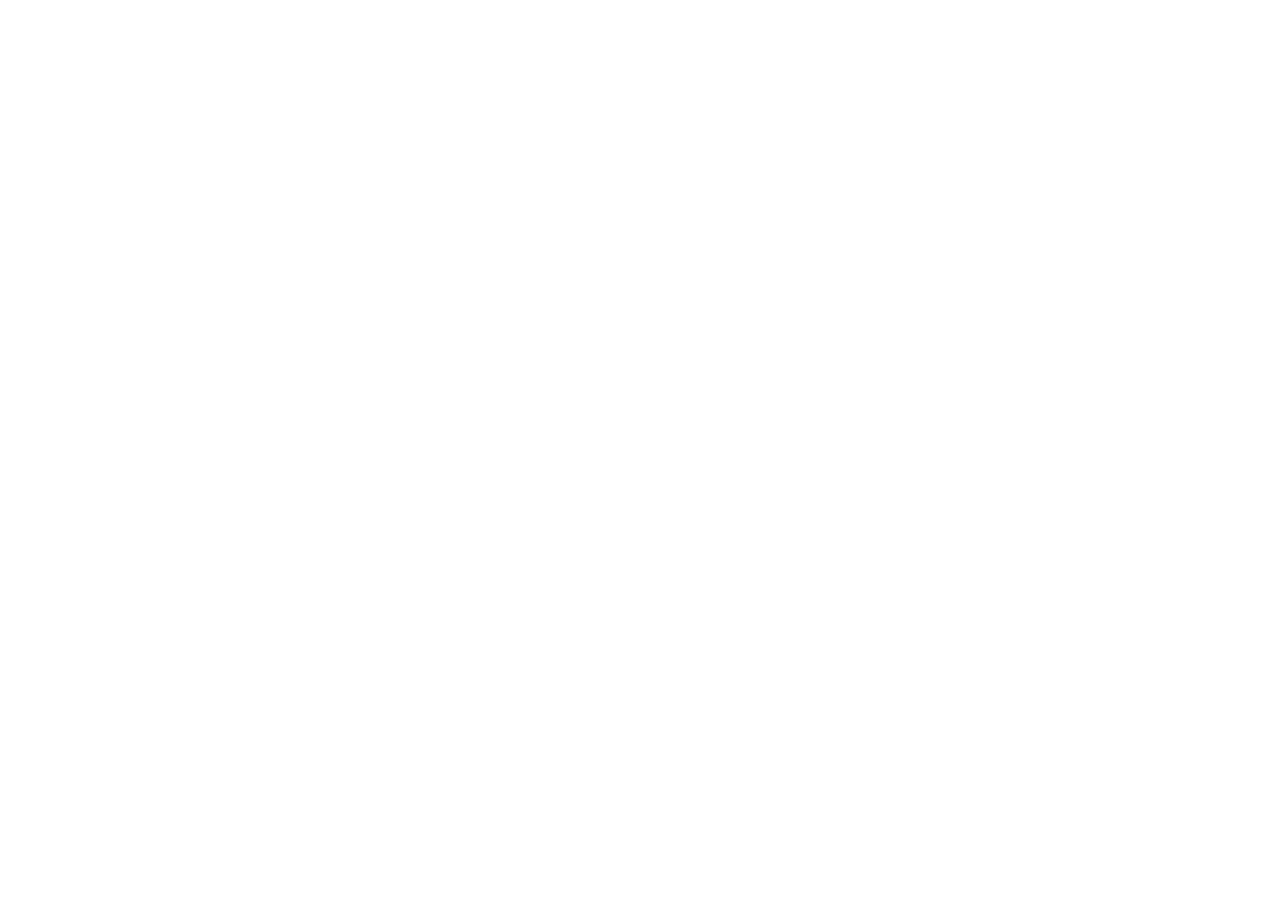
==== index.html @ b46bebbd "res" ====
<!DOCTYPE html>
<html lang="en">
<head>
    <meta charset="UTF-8">
    <meta http-equiv="X-UA-Compatible" content="IE=edge">
    <meta name="viewport" content="width=device-width, initial-scale=1.0">
    <title>Document</title>
</head>
<body>
    
</body>
</html>
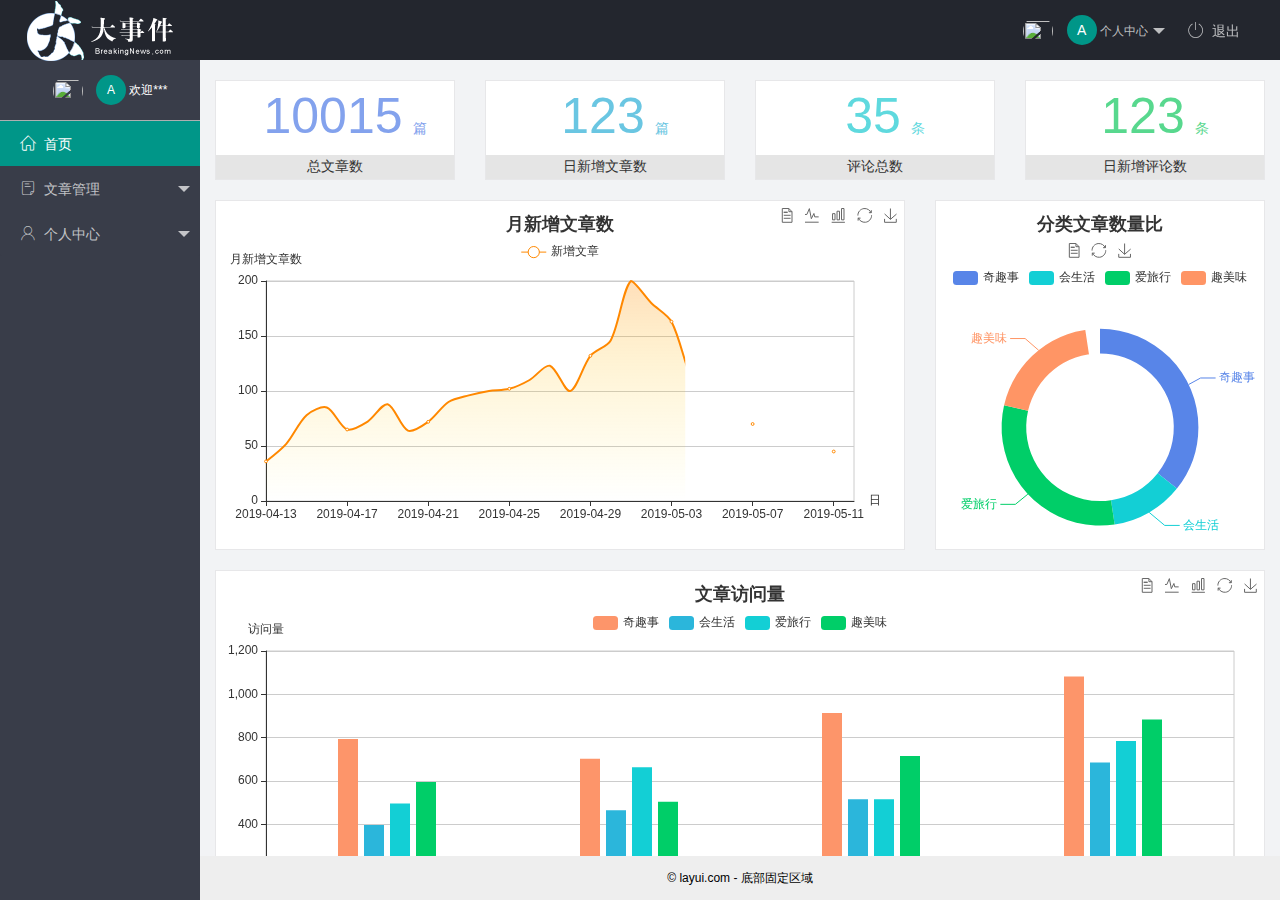
==== commit e24fc710: "登录注册页面完成" ====
--- a/index.html
+++ b/index.html
@@ -1,12 +1,97 @@
 <!DOCTYPE html>
-<html lang="en">
+<html>
+
 <head>
-    <meta charset="UTF-8">
-    <meta http-equiv="X-UA-Compatible" content="IE=edge">
-    <meta name="viewport" content="width=device-width, initial-scale=1.0">
-    <title>Document</title>
+    <meta charset="utf-8">
+    <meta name="viewport" content="width=device-width, initial-scale=1, maximum-scale=1">
+    <title>layout 后台大布局 - Layui</title>
+    <link rel="stylesheet" href="./assets/lib/layui/css/layui.css">
+    <link rel="stylesheet" href="./index.css">
+    <!-- 导入第三方图标 -->
+    <link rel="stylesheet" href="./assets/fonts/iconfont.css">
 </head>
-<body>
-    
+
+<body class="layui-layout-body">
+    <div class="layui-layout layui-layout-admin">
+        <div class="layui-header">
+            <div class="layui-logo">
+                <img src="./assets/images/logo.png" alt="">
+            </div>
+            <!-- 头部区域（可配合layui已有的水平导航） -->
+
+            <ul class="layui-nav layui-layout-right">
+                <li class="layui-nav-item">
+                    <a href="javascript:;" class="uersinfo">
+                        <img src="http://t.cn/RCzsdCq" class="layui-nav-img">
+                        <span class="text-avatar">A</span>
+                        个人中心
+                    </a>
+                    <dl class="layui-nav-child">
+                        <dd><a href="">基本资料</a></dd>
+                        <dd><a href="">更换头像</a></dd>
+                        <dd><a href="">重置密码</a></dd>
+                    </dl>
+                </li>
+                
+                <li class="layui-nav-item"><a href=""><span class="iconfont icon-tuichu"></span>退出</a></li>
+            </ul>
+        </div>
+
+        <div class="layui-side layui-bg-black">
+            <div class="layui-side-scroll">
+                <!-- 左侧导航区域（可配合layui已有的垂直导航） -->
+                <div  class="uersinfo">
+                    <img src="http://t.cn/RCzsdCq" class="layui-nav-img">
+                    <span class="text-avatar">A</span>
+
+                   <span class="uers">欢迎***</span>
+                </div>
+                <ul class="layui-nav layui-nav-tree" lay-shrink="all">
+                    <li class="layui-nav-item layui-nav-itemed layui-this">
+                        
+                        <a class="" href="./home/dashboard.html" target="fm"><span class="iconfont icon-home"></span>首页</a>
+                    </li>
+                    <li class="layui-nav-item" >
+                        
+                        <a href="javascript:;"><span class="iconfont icon-16"></span>文章管理</a>
+                        <dl class="layui-nav-child">
+                            <dd><a href="javascript:;"><i class="layui-icon layui-icon-app"></i> 文章类别</a></dd>
+                            <dd><a href="javascript:;"><i class="layui-icon layui-icon-app"></i>文章列表</a></dd>
+                            <dd><a href="javascript:;"><i class="layui-icon layui-icon-app"></i>发表文章</a></dd>
+
+                        </dl>
+                    </li>
+                    <li class="layui-nav-item" >
+                        
+                        <a href="javascript:;"><span class="iconfont icon-user"></span>个人中心</a>
+                        <dl class="layui-nav-child">
+                            <dd><a href="javascript:;"><i class="layui-icon layui-icon-app"></i>基本资料</a></dd>
+                            <dd><a href="javascript:;"><i class="layui-icon layui-icon-app"></i>更换头像</a></dd>
+                            <dd><a href="javascript:;"><i class="layui-icon layui-icon-app"></i>重置密码</a></dd>
+                        </dl>
+                    </li>
+                </ul>
+            </div>
+        </div>
+
+        <div class="layui-body">
+            <!-- 内容主体区域 -->
+            <iframe src="./home/dashboard.html" frameborder="0" name="fm"></iframe>
+        </div>
+
+        <div class="layui-footer">
+            <!-- 底部固定区域 -->
+            © layui.com - 底部固定区域
+        </div>
+    </div>
+    <script src="./assets/lib/layui/layui.all.js"></script>
+    <script>
+        //JavaScript代码区域
+        layui.use('element', function () {
+            var element = layui.element;
+
+        });
+    </script>
 </body>
+
 </html>--- a/assets/lib/layui/css/layui.css
+++ b/assets/lib/layui/css/layui.css
@@ -0,0 +1,2 @@
+/** layui-v2.5.5 MIT License By https://www.layui.com */
+ .layui-inline,img{display:inline-block;vertical-align:middle}h1,h2,h3,h4,h5,h6{font-weight:400}.layui-edge,.layui-header,.layui-inline,.layui-main{position:relative}.layui-body,.layui-edge,.layui-elip{overflow:hidden}.layui-btn,.layui-edge,.layui-inline,img{vertical-align:middle}.layui-btn,.layui-disabled,.layui-icon,.layui-unselect{-moz-user-select:none;-webkit-user-select:none;-ms-user-select:none}.layui-elip,.layui-form-checkbox span,.layui-form-pane .layui-form-label{text-overflow:ellipsis;white-space:nowrap}.layui-breadcrumb,.layui-tree-btnGroup{visibility:hidden}blockquote,body,button,dd,div,dl,dt,form,h1,h2,h3,h4,h5,h6,input,li,ol,p,pre,td,textarea,th,ul{margin:0;padding:0;-webkit-tap-highlight-color:rgba(0,0,0,0)}a:active,a:hover{outline:0}img{border:none}li{list-style:none}table{border-collapse:collapse;border-spacing:0}h4,h5,h6{font-size:100%}button,input,optgroup,option,select,textarea{font-family:inherit;font-size:inherit;font-style:inherit;font-weight:inherit;outline:0}pre{white-space:pre-wrap;white-space:-moz-pre-wrap;white-space:-pre-wrap;white-space:-o-pre-wrap;word-wrap:break-word}body{line-height:24px;font:14px Helvetica Neue,Helvetica,PingFang SC,Tahoma,Arial,sans-serif}hr{height:1px;margin:10px 0;border:0;clear:both}a{color:#333;text-decoration:none}a:hover{color:#777}a cite{font-style:normal;*cursor:pointer}.layui-border-box,.layui-border-box *{box-sizing:border-box}.layui-box,.layui-box *{box-sizing:content-box}.layui-clear{clear:both;*zoom:1}.layui-clear:after{content:'\20';clear:both;*zoom:1;display:block;height:0}.layui-inline{*display:inline;*zoom:1}.layui-edge{display:inline-block;width:0;height:0;border-width:6px;border-style:dashed;border-color:transparent}.layui-edge-top{top:-4px;border-bottom-color:#999;border-bottom-style:solid}.layui-edge-right{border-left-color:#999;border-left-style:solid}.layui-edge-bottom{top:2px;border-top-color:#999;border-top-style:solid}.layui-edge-left{border-right-color:#999;border-right-style:solid}.layui-disabled,.layui-disabled:hover{color:#d2d2d2!important;cursor:not-allowed!important}.layui-circle{border-radius:100%}.layui-show{display:block!important}.layui-hide{display:none!important}@font-face{font-family:layui-icon;src:url(../font/iconfont.eot?v=250);src:url(../font/iconfont.eot?v=250#iefix) format('embedded-opentype'),url(../font/iconfont.woff2?v=250) format('woff2'),url(../font/iconfont.woff?v=250) format('woff'),url(../font/iconfont.ttf?v=250) format('truetype'),url(../font/iconfont.svg?v=250#layui-icon) format('svg')}.layui-icon{font-family:layui-icon!important;font-size:16px;font-style:normal;-webkit-font-smoothing:antialiased;-moz-osx-font-smoothing:grayscale}.layui-icon-reply-fill:before{content:"\e611"}.layui-icon-set-fill:before{content:"\e614"}.layui-icon-menu-fill:before{content:"\e60f"}.layui-icon-search:before{content:"\e615"}.layui-icon-share:before{content:"\e641"}.layui-icon-set-sm:before{content:"\e620"}.layui-icon-engine:before{content:"\e628"}.layui-icon-close:before{content:"\1006"}.layui-icon-close-fill:before{content:"\1007"}.layui-icon-chart-screen:before{content:"\e629"}.layui-icon-star:before{content:"\e600"}.layui-icon-circle-dot:before{content:"\e617"}.layui-icon-chat:before{content:"\e606"}.layui-icon-release:before{content:"\e609"}.layui-icon-list:before{content:"\e60a"}.layui-icon-chart:before{content:"\e62c"}.layui-icon-ok-circle:before{content:"\1005"}.layui-icon-layim-theme:before{content:"\e61b"}.layui-icon-table:before{content:"\e62d"}.layui-icon-right:before{content:"\e602"}.layui-icon-left:before{content:"\e603"}.layui-icon-cart-simple:before{content:"\e698"}.layui-icon-face-cry:before{content:"\e69c"}.layui-icon-face-smile:before{content:"\e6af"}.layui-icon-survey:before{content:"\e6b2"}.layui-icon-tree:before{content:"\e62e"}.layui-icon-upload-circle:before{content:"\e62f"}.layui-icon-add-circle:before{content:"\e61f"}.layui-icon-download-circle:before{content:"\e601"}.layui-icon-templeate-1:before{content:"\e630"}.layui-icon-util:before{content:"\e631"}.layui-icon-face-surprised:before{content:"\e664"}.layui-icon-edit:before{content:"\e642"}.layui-icon-speaker:before{content:"\e645"}.layui-icon-down:before{content:"\e61a"}.layui-icon-file:before{content:"\e621"}.layui-icon-layouts:before{content:"\e632"}.layui-icon-rate-half:before{content:"\e6c9"}.layui-icon-add-circle-fine:before{content:"\e608"}.layui-icon-prev-circle:before{content:"\e633"}.layui-icon-read:before{content:"\e705"}.layui-icon-404:before{content:"\e61c"}.layui-icon-carousel:before{content:"\e634"}.layui-icon-help:before{content:"\e607"}.layui-icon-code-circle:before{content:"\e635"}.layui-icon-water:before{content:"\e636"}.layui-icon-username:before{content:"\e66f"}.layui-icon-find-fill:before{content:"\e670"}.layui-icon-about:before{content:"\e60b"}.layui-icon-location:before{content:"\e715"}.layui-icon-up:before{content:"\e619"}.layui-icon-pause:before{content:"\e651"}.layui-icon-date:before{content:"\e637"}.layui-icon-layim-uploadfile:before{content:"\e61d"}.layui-icon-delete:before{content:"\e640"}.layui-icon-play:before{content:"\e652"}.layui-icon-top:before{content:"\e604"}.layui-icon-friends:before{content:"\e612"}.layui-icon-refresh-3:before{content:"\e9aa"}.layui-icon-ok:before{content:"\e605"}.layui-icon-layer:before{content:"\e638"}.layui-icon-face-smile-fine:before{content:"\e60c"}.layui-icon-dollar:before{content:"\e659"}.layui-icon-group:before{content:"\e613"}.layui-icon-layim-download:before{content:"\e61e"}.layui-icon-picture-fine:before{content:"\e60d"}.layui-icon-link:before{content:"\e64c"}.layui-icon-diamond:before{content:"\e735"}.layui-icon-log:before{content:"\e60e"}.layui-icon-rate-solid:before{content:"\e67a"}.layui-icon-fonts-del:before{content:"\e64f"}.layui-icon-unlink:before{content:"\e64d"}.layui-icon-fonts-clear:before{content:"\e639"}.layui-icon-triangle-r:before{content:"\e623"}.layui-icon-circle:before{content:"\e63f"}.layui-icon-radio:before{content:"\e643"}.layui-icon-align-center:before{content:"\e647"}.layui-icon-align-right:before{content:"\e648"}.layui-icon-align-left:before{content:"\e649"}.layui-icon-loading-1:before{content:"\e63e"}.layui-icon-return:before{content:"\e65c"}.layui-icon-fonts-strong:before{content:"\e62b"}.layui-icon-upload:before{content:"\e67c"}.layui-icon-dialogue:before{content:"\e63a"}.layui-icon-video:before{content:"\e6ed"}.layui-icon-headset:before{content:"\e6fc"}.layui-icon-cellphone-fine:before{content:"\e63b"}.layui-icon-add-1:before{content:"\e654"}.layui-icon-face-smile-b:before{content:"\e650"}.layui-icon-fonts-html:before{content:"\e64b"}.layui-icon-form:before{content:"\e63c"}.layui-icon-cart:before{content:"\e657"}.layui-icon-camera-fill:before{content:"\e65d"}.layui-icon-tabs:before{content:"\e62a"}.layui-icon-fonts-code:before{content:"\e64e"}.layui-icon-fire:before{content:"\e756"}.layui-icon-set:before{content:"\e716"}.layui-icon-fonts-u:before{content:"\e646"}.layui-icon-triangle-d:before{content:"\e625"}.layui-icon-tips:before{content:"\e702"}.layui-icon-picture:before{content:"\e64a"}.layui-icon-more-vertical:before{content:"\e671"}.layui-icon-flag:before{content:"\e66c"}.layui-icon-loading:before{content:"\e63d"}.layui-icon-fonts-i:before{content:"\e644"}.layui-icon-refresh-1:before{content:"\e666"}.layui-icon-rmb:before{content:"\e65e"}.layui-icon-home:before{content:"\e68e"}.layui-icon-user:before{content:"\e770"}.layui-icon-notice:before{content:"\e667"}.layui-icon-login-weibo:before{content:"\e675"}.layui-icon-voice:before{content:"\e688"}.layui-icon-upload-drag:before{content:"\e681"}.layui-icon-login-qq:before{content:"\e676"}.layui-icon-snowflake:before{content:"\e6b1"}.layui-icon-file-b:before{content:"\e655"}.layui-icon-template:before{content:"\e663"}.layui-icon-auz:before{content:"\e672"}.layui-icon-console:before{content:"\e665"}.layui-icon-app:before{content:"\e653"}.layui-icon-prev:before{content:"\e65a"}.layui-icon-website:before{content:"\e7ae"}.layui-icon-next:before{content:"\e65b"}.layui-icon-component:before{content:"\e857"}.layui-icon-more:before{content:"\e65f"}.layui-icon-login-wechat:before{content:"\e677"}.layui-icon-shrink-right:before{content:"\e668"}.layui-icon-spread-left:before{content:"\e66b"}.layui-icon-camera:before{content:"\e660"}.layui-icon-note:before{content:"\e66e"}.layui-icon-refresh:before{content:"\e669"}.layui-icon-female:before{content:"\e661"}.layui-icon-male:before{content:"\e662"}.layui-icon-password:before{content:"\e673"}.layui-icon-senior:before{content:"\e674"}.layui-icon-theme:before{content:"\e66a"}.layui-icon-tread:before{content:"\e6c5"}.layui-icon-praise:before{content:"\e6c6"}.layui-icon-star-fill:before{content:"\e658"}.layui-icon-rate:before{content:"\e67b"}.layui-icon-template-1:before{content:"\e656"}.layui-icon-vercode:before{content:"\e679"}.layui-icon-cellphone:before{content:"\e678"}.layui-icon-screen-full:before{content:"\e622"}.layui-icon-screen-restore:before{content:"\e758"}.layui-icon-cols:before{content:"\e610"}.layui-icon-export:before{content:"\e67d"}.layui-icon-print:before{content:"\e66d"}.layui-icon-slider:before{content:"\e714"}.layui-icon-addition:before{content:"\e624"}.layui-icon-subtraction:before{content:"\e67e"}.layui-icon-service:before{content:"\e626"}.layui-icon-transfer:before{content:"\e691"}.layui-main{width:1140px;margin:0 auto}.layui-header{z-index:1000;height:60px}.layui-header a:hover{transition:all .5s;-webkit-transition:all .5s}.layui-side{position:fixed;left:0;top:0;bottom:0;z-index:999;width:200px;overflow-x:hidden}.layui-side-scroll{position:relative;width:220px;height:100%;overflow-x:hidden}.layui-body{position:absolute;left:200px;right:0;top:0;bottom:0;z-index:998;width:auto;overflow-y:auto;box-sizing:border-box}.layui-layout-body{overflow:hidden}.layui-layout-admin .layui-header{background-color:#23262E}.layui-layout-admin .layui-side{top:60px;width:200px;overflow-x:hidden}.layui-layout-admin .layui-body{position:fixed;top:60px;bottom:44px}.layui-layout-admin .layui-main{width:auto;margin:0 15px}.layui-layout-admin .layui-footer{position:fixed;left:200px;right:0;bottom:0;height:44px;line-height:44px;padding:0 15px;background-color:#eee}.layui-layout-admin .layui-logo{position:absolute;left:0;top:0;width:200px;height:100%;line-height:60px;text-align:center;color:#009688;font-size:16px}.layui-layout-admin .layui-header .layui-nav{background:0 0}.layui-layout-left{position:absolute!important;left:200px;top:0}.layui-layout-right{position:absolute!important;right:0;top:0}.layui-container{position:relative;margin:0 auto;padding:0 15px;box-sizing:border-box}.layui-fluid{position:relative;margin:0 auto;padding:0 15px}.layui-row:after,.layui-row:before{content:'';display:block;clear:both}.layui-col-lg1,.layui-col-lg10,.layui-col-lg11,.layui-col-lg12,.layui-col-lg2,.layui-col-lg3,.layui-col-lg4,.layui-col-lg5,.layui-col-lg6,.layui-col-lg7,.layui-col-lg8,.layui-col-lg9,.layui-col-md1,.layui-col-md10,.layui-col-md11,.layui-col-md12,.layui-col-md2,.layui-col-md3,.layui-col-md4,.layui-col-md5,.layui-col-md6,.layui-col-md7,.layui-col-md8,.layui-col-md9,.layui-col-sm1,.layui-col-sm10,.layui-col-sm11,.layui-col-sm12,.layui-col-sm2,.layui-col-sm3,.layui-col-sm4,.layui-col-sm5,.layui-col-sm6,.layui-col-sm7,.layui-col-sm8,.layui-col-sm9,.layui-col-xs1,.layui-col-xs10,.layui-col-xs11,.layui-col-xs12,.layui-col-xs2,.layui-col-xs3,.layui-col-xs4,.layui-col-xs5,.layui-col-xs6,.layui-col-xs7,.layui-col-xs8,.layui-col-xs9{position:relative;display:block;box-sizing:border-box}.layui-col-xs1,.layui-col-xs10,.layui-col-xs11,.layui-col-xs12,.layui-col-xs2,.layui-col-xs3,.layui-col-xs4,.layui-col-xs5,.layui-col-xs6,.layui-col-xs7,.layui-col-xs8,.layui-col-xs9{float:left}.layui-col-xs1{width:8.33333333%}.layui-col-xs2{width:16.66666667%}.layui-col-xs3{width:25%}.layui-col-xs4{width:33.33333333%}.layui-col-xs5{width:41.66666667%}.layui-col-xs6{width:50%}.layui-col-xs7{width:58.33333333%}.layui-col-xs8{width:66.66666667%}.layui-col-xs9{width:75%}.layui-col-xs10{width:83.33333333%}.layui-col-xs11{width:91.66666667%}.layui-col-xs12{width:100%}.layui-col-xs-offset1{margin-left:8.33333333%}.layui-col-xs-offset2{margin-left:16.66666667%}.layui-col-xs-offset3{margin-left:25%}.layui-col-xs-offset4{margin-left:33.33333333%}.layui-col-xs-offset5{margin-left:41.66666667%}.layui-col-xs-offset6{margin-left:50%}.layui-col-xs-offset7{margin-left:58.33333333%}.layui-col-xs-offset8{margin-left:66.66666667%}.layui-col-xs-offset9{margin-left:75%}.layui-col-xs-offset10{margin-left:83.33333333%}.layui-col-xs-offset11{margin-left:91.66666667%}.layui-col-xs-offset12{margin-left:100%}@media screen and (max-width:768px){.layui-hide-xs{display:none!important}.layui-show-xs-block{display:block!important}.layui-show-xs-inline{display:inline!important}.layui-show-xs-inline-block{display:inline-block!important}}@media screen and (min-width:768px){.layui-container{width:750px}.layui-hide-sm{display:none!important}.layui-show-sm-block{display:block!important}.layui-show-sm-inline{display:inline!important}.layui-show-sm-inline-block{display:inline-block!important}.layui-col-sm1,.layui-col-sm10,.layui-col-sm11,.layui-col-sm12,.layui-col-sm2,.layui-col-sm3,.layui-col-sm4,.layui-col-sm5,.layui-col-sm6,.layui-col-sm7,.layui-col-sm8,.layui-col-sm9{float:left}.layui-col-sm1{width:8.33333333%}.layui-col-sm2{width:16.66666667%}.layui-col-sm3{width:25%}.layui-col-sm4{width:33.33333333%}.layui-col-sm5{width:41.66666667%}.layui-col-sm6{width:50%}.layui-col-sm7{width:58.33333333%}.layui-col-sm8{width:66.66666667%}.layui-col-sm9{width:75%}.layui-col-sm10{width:83.33333333%}.layui-col-sm11{width:91.66666667%}.layui-col-sm12{width:100%}.layui-col-sm-offset1{margin-left:8.33333333%}.layui-col-sm-offset2{margin-left:16.66666667%}.layui-col-sm-offset3{margin-left:25%}.layui-col-sm-offset4{margin-left:33.33333333%}.layui-col-sm-offset5{margin-left:41.66666667%}.layui-col-sm-offset6{margin-left:50%}.layui-col-sm-offset7{margin-left:58.33333333%}.layui-col-sm-offset8{margin-left:66.66666667%}.layui-col-sm-offset9{margin-left:75%}.layui-col-sm-offset10{margin-left:83.33333333%}.layui-col-sm-offset11{margin-left:91.66666667%}.layui-col-sm-offset12{margin-left:100%}}@media screen and (min-width:992px){.layui-container{width:970px}.layui-hide-md{display:none!important}.layui-show-md-block{display:block!important}.layui-show-md-inline{display:inline!important}.layui-show-md-inline-block{display:inline-block!important}.layui-col-md1,.layui-col-md10,.layui-col-md11,.layui-col-md12,.layui-col-md2,.layui-col-md3,.layui-col-md4,.layui-col-md5,.layui-col-md6,.layui-col-md7,.layui-col-md8,.layui-col-md9{float:left}.layui-col-md1{width:8.33333333%}.layui-col-md2{width:16.66666667%}.layui-col-md3{width:25%}.layui-col-md4{width:33.33333333%}.layui-col-md5{width:41.66666667%}.layui-col-md6{width:50%}.layui-col-md7{width:58.33333333%}.layui-col-md8{width:66.66666667%}.layui-col-md9{width:75%}.layui-col-md10{width:83.33333333%}.layui-col-md11{width:91.66666667%}.layui-col-md12{width:100%}.layui-col-md-offset1{margin-left:8.33333333%}.layui-col-md-offset2{margin-left:16.66666667%}.layui-col-md-offset3{margin-left:25%}.layui-col-md-offset4{margin-left:33.33333333%}.layui-col-md-offset5{margin-left:41.66666667%}.layui-col-md-offset6{margin-left:50%}.layui-col-md-offset7{margin-left:58.33333333%}.layui-col-md-offset8{margin-left:66.66666667%}.layui-col-md-offset9{margin-left:75%}.layui-col-md-offset10{margin-left:83.33333333%}.layui-col-md-offset11{margin-left:91.66666667%}.layui-col-md-offset12{margin-left:100%}}@media screen and (min-width:1200px){.layui-container{width:1170px}.layui-hide-lg{display:none!important}.layui-show-lg-block{display:block!important}.layui-show-lg-inline{display:inline!important}.layui-show-lg-inline-block{display:inline-block!important}.layui-col-lg1,.layui-col-lg10,.layui-col-lg11,.layui-col-lg12,.layui-col-lg2,.layui-col-lg3,.layui-col-lg4,.layui-col-lg5,.layui-col-lg6,.layui-col-lg7,.layui-col-lg8,.layui-col-lg9{float:left}.layui-col-lg1{width:8.33333333%}.layui-col-lg2{width:16.66666667%}.layui-col-lg3{width:25%}.layui-col-lg4{width:33.33333333%}.layui-col-lg5{width:41.66666667%}.layui-col-lg6{width:50%}.layui-col-lg7{width:58.33333333%}.layui-col-lg8{width:66.66666667%}.layui-col-lg9{width:75%}.layui-col-lg10{width:83.33333333%}.layui-col-lg11{width:91.66666667%}.layui-col-lg12{width:100%}.layui-col-lg-offset1{margin-left:8.33333333%}.layui-col-lg-offset2{margin-left:16.66666667%}.layui-col-lg-offset3{margin-left:25%}.layui-col-lg-offset4{margin-left:33.33333333%}.layui-col-lg-offset5{margin-left:41.66666667%}.layui-col-lg-offset6{margin-left:50%}.layui-col-lg-offset7{margin-left:58.33333333%}.layui-col-lg-offset8{margin-left:66.66666667%}.layui-col-lg-offset9{margin-left:75%}.layui-col-lg-offset10{margin-left:83.33333333%}.layui-col-lg-offset11{margin-left:91.66666667%}.layui-col-lg-offset12{margin-left:100%}}.layui-col-space1{margin:-.5px}.layui-col-space1>*{padding:.5px}.layui-col-space3{margin:-1.5px}.layui-col-space3>*{padding:1.5px}.layui-col-space5{margin:-2.5px}.layui-col-space5>*{padding:2.5px}.layui-col-space8{margin:-3.5px}.layui-col-space8>*{padding:3.5px}.layui-col-space10{margin:-5px}.layui-col-space10>*{padding:5px}.layui-col-space12{margin:-6px}.layui-col-space12>*{padding:6px}.layui-col-space15{margin:-7.5px}.layui-col-space15>*{padding:7.5px}.layui-col-space18{margin:-9px}.layui-col-space18>*{padding:9px}.layui-col-space20{margin:-10px}.layui-col-space20>*{padding:10px}.layui-col-space22{margin:-11px}.layui-col-space22>*{padding:11px}.layui-col-space25{margin:-12.5px}.layui-col-space25>*{padding:12.5px}.layui-col-space30{margin:-15px}.layui-col-space30>*{padding:15px}.layui-btn,.layui-input,.layui-select,.layui-textarea,.layui-upload-button{outline:0;-webkit-appearance:none;transition:all .3s;-webkit-transition:all .3s;box-sizing:border-box}.layui-elem-quote{margin-bottom:10px;padding:15px;line-height:22px;border-left:5px solid #009688;border-radius:0 2px 2px 0;background-color:#f2f2f2}.layui-quote-nm{border-style:solid;border-width:1px 1px 1px 5px;background:0 0}.layui-elem-field{margin-bottom:10px;padding:0;border-width:1px;border-style:solid}.layui-elem-field legend{margin-left:20px;padding:0 10px;font-size:20px;font-weight:300}.layui-field-title{margin:10px 0 20px;border-width:1px 0 0}.layui-field-box{padding:10px 15px}.layui-field-title .layui-field-box{padding:10px 0}.layui-progress{position:relative;height:6px;border-radius:20px;background-color:#e2e2e2}.layui-progress-bar{position:absolute;left:0;top:0;width:0;max-width:100%;height:6px;border-radius:20px;text-align:right;background-color:#5FB878;transition:all .3s;-webkit-transition:all .3s}.layui-progress-big,.layui-progress-big .layui-progress-bar{height:18px;line-height:18px}.layui-progress-text{position:relative;top:-20px;line-height:18px;font-size:12px;color:#666}.layui-progress-big .layui-progress-text{position:static;padding:0 10px;color:#fff}.layui-collapse{border-width:1px;border-style:solid;border-radius:2px}.layui-colla-content,.layui-colla-item{border-top-width:1px;border-top-style:solid}.layui-colla-item:first-child{border-top:none}.layui-colla-title{position:relative;height:42px;line-height:42px;padding:0 15px 0 35px;color:#333;background-color:#f2f2f2;cursor:pointer;font-size:14px;overflow:hidden}.layui-colla-content{display:none;padding:10px 15px;line-height:22px;color:#666}.layui-colla-icon{position:absolute;left:15px;top:0;font-size:14px}.layui-card{margin-bottom:15px;border-radius:2px;background-color:#fff;box-shadow:0 1px 2px 0 rgba(0,0,0,.05)}.layui-card:last-child{margin-bottom:0}.layui-card-header{position:relative;height:42px;line-height:42px;padding:0 15px;border-bottom:1px solid #f6f6f6;color:#333;border-radius:2px 2px 0 0;font-size:14px}.layui-bg-black,.layui-bg-blue,.layui-bg-cyan,.layui-bg-green,.layui-bg-orange,.layui-bg-red{color:#fff!important}.layui-card-body{position:relative;padding:10px 15px;line-height:24px}.layui-card-body[pad15]{padding:15px}.layui-card-body[pad20]{padding:20px}.layui-card-body .layui-table{margin:5px 0}.layui-card .layui-tab{margin:0}.layui-panel-window{position:relative;padding:15px;border-radius:0;border-top:5px solid #E6E6E6;background-color:#fff}.layui-auxiliar-moving{position:fixed;left:0;right:0;top:0;bottom:0;width:100%;height:100%;background:0 0;z-index:9999999999}.layui-form-label,.layui-form-mid,.layui-form-select,.layui-input-block,.layui-input-inline,.layui-textarea{position:relative}.layui-bg-red{background-color:#FF5722!important}.layui-bg-orange{background-color:#FFB800!important}.layui-bg-green{background-color:#009688!important}.layui-bg-cyan{background-color:#2F4056!important}.layui-bg-blue{background-color:#1E9FFF!important}.layui-bg-black{background-color:#393D49!important}.layui-bg-gray{background-color:#eee!important;color:#666!important}.layui-badge-rim,.layui-colla-content,.layui-colla-item,.layui-collapse,.layui-elem-field,.layui-form-pane .layui-form-item[pane],.layui-form-pane .layui-form-label,.layui-input,.layui-layedit,.layui-layedit-tool,.layui-quote-nm,.layui-select,.layui-tab-bar,.layui-tab-card,.layui-tab-title,.layui-tab-title .layui-this:after,.layui-textarea{border-color:#e6e6e6}.layui-timeline-item:before,hr{background-color:#e6e6e6}.layui-text{line-height:22px;font-size:14px;color:#666}.layui-text h1,.layui-text h2,.layui-text h3{font-weight:500;color:#333}.layui-text h1{font-size:30px}.layui-text h2{font-size:24px}.layui-text h3{font-size:18px}.layui-text a:not(.layui-btn){color:#01AAED}.layui-text a:not(.layui-btn):hover{text-decoration:underline}.layui-text ul{padding:5px 0 5px 15px}.layui-text ul li{margin-top:5px;list-style-type:disc}.layui-text em,.layui-word-aux{color:#999!important;padding:0 5px!important}.layui-btn{display:inline-block;height:38px;line-height:38px;padding:0 18px;background-color:#009688;color:#fff;white-space:nowrap;text-align:center;font-size:14px;border:none;border-radius:2px;cursor:pointer}.layui-btn:hover{opacity:.8;filter:alpha(opacity=80);color:#fff}.layui-btn:active{opacity:1;filter:alpha(opacity=100)}.layui-btn+.layui-btn{margin-left:10px}.layui-btn-container{font-size:0}.layui-btn-container .layui-btn{margin-right:10px;margin-bottom:10px}.layui-btn-container .layui-btn+.layui-btn{margin-left:0}.layui-table .layui-btn-container .layui-btn{margin-bottom:9px}.layui-btn-radius{border-radius:100px}.layui-btn .layui-icon{margin-right:3px;font-size:18px;vertical-align:bottom;vertical-align:middle\9}.layui-btn-primary{border:1px solid #C9C9C9;background-color:#fff;color:#555}.layui-btn-primary:hover{border-color:#009688;color:#333}.layui-btn-normal{background-color:#1E9FFF}.layui-btn-warm{background-color:#FFB800}.layui-btn-danger{background-color:#FF5722}.layui-btn-checked{background-color:#5FB878}.layui-btn-disabled,.layui-btn-disabled:active,.layui-btn-disabled:hover{border:1px solid #e6e6e6;background-color:#FBFBFB;color:#C9C9C9;cursor:not-allowed;opacity:1}.layui-btn-lg{height:44px;line-height:44px;padding:0 25px;font-size:16px}.layui-btn-sm{height:30px;line-height:30px;padding:0 10px;font-size:12px}.layui-btn-sm i{font-size:16px!important}.layui-btn-xs{height:22px;line-height:22px;padding:0 5px;font-size:12px}.layui-btn-xs i{font-size:14px!important}.layui-btn-group{display:inline-block;vertical-align:middle;font-size:0}.layui-btn-group .layui-btn{margin-left:0!important;margin-right:0!important;border-left:1px solid rgba(255,255,255,.5);border-radius:0}.layui-btn-group .layui-btn-primary{border-left:none}.layui-btn-group .layui-btn-primary:hover{border-color:#C9C9C9;color:#009688}.layui-btn-group .layui-btn:first-child{border-left:none;border-radius:2px 0 0 2px}.layui-btn-group .layui-btn-primary:first-child{border-left:1px solid #c9c9c9}.layui-btn-group .layui-btn:last-child{border-radius:0 2px 2px 0}.layui-btn-group .layui-btn+.layui-btn{margin-left:0}.layui-btn-group+.layui-btn-group{margin-left:10px}.layui-btn-fluid{width:100%}.layui-input,.layui-select,.layui-textarea{height:38px;line-height:1.3;line-height:38px\9;border-width:1px;border-style:solid;background-color:#fff;border-radius:2px}.layui-input::-webkit-input-placeholder,.layui-select::-webkit-input-placeholder,.layui-textarea::-webkit-input-placeholder{line-height:1.3}.layui-input,.layui-textarea{display:block;width:100%;padding-left:10px}.layui-input:hover,.layui-textarea:hover{border-color:#D2D2D2!important}.layui-input:focus,.layui-textarea:focus{border-color:#C9C9C9!important}.layui-textarea{min-height:100px;height:auto;line-height:20px;padding:6px 10px;resize:vertical}.layui-select{padding:0 10px}.layui-form input[type=checkbox],.layui-form input[type=radio],.layui-form select{display:none}.layui-form [lay-ignore]{display:initial}.layui-form-item{margin-bottom:15px;clear:both;*zoom:1}.layui-form-item:after{content:'\20';clear:both;*zoom:1;display:block;height:0}.layui-form-label{float:left;display:block;padding:9px 15px;width:80px;font-weight:400;line-height:20px;text-align:right}.layui-form-label-col{display:block;float:none;padding:9px 0;line-height:20px;text-align:left}.layui-form-item .layui-inline{margin-bottom:5px;margin-right:10px}.layui-input-block{margin-left:110px;min-height:36px}.layui-input-inline{display:inline-block;vertical-align:middle}.layui-form-item .layui-input-inline{float:left;width:190px;margin-right:10px}.layui-form-text .layui-input-inline{width:auto}.layui-form-mid{float:left;display:block;padding:9px 0!important;line-height:20px;margin-right:10px}.layui-form-danger+.layui-form-select .layui-input,.layui-form-danger:focus{border-color:#FF5722!important}.layui-form-select .layui-input{padding-right:30px;cursor:pointer}.layui-form-select .layui-edge{position:absolute;right:10px;top:50%;margin-top:-3px;cursor:pointer;border-width:6px;border-top-color:#c2c2c2;border-top-style:solid;transition:all .3s;-webkit-transition:all .3s}.layui-form-select dl{display:none;position:absolute;left:0;top:42px;padding:5px 0;z-index:899;min-width:100%;border:1px solid #d2d2d2;max-height:300px;overflow-y:auto;background-color:#fff;border-radius:2px;box-shadow:0 2px 4px rgba(0,0,0,.12);box-sizing:border-box}.layui-form-select dl dd,.layui-form-select dl dt{padding:0 10px;line-height:36px;white-space:nowrap;overflow:hidden;text-overflow:ellipsis}.layui-form-select dl dt{font-size:12px;color:#999}.layui-form-select dl dd{cursor:pointer}.layui-form-select dl dd:hover{background-color:#f2f2f2;-webkit-transition:.5s all;transition:.5s all}.layui-form-select .layui-select-group dd{padding-left:20px}.layui-form-select dl dd.layui-select-tips{padding-left:10px!important;color:#999}.layui-form-select dl dd.layui-this{background-color:#5FB878;color:#fff}.layui-form-checkbox,.layui-form-select dl dd.layui-disabled{background-color:#fff}.layui-form-selected dl{display:block}.layui-form-checkbox,.layui-form-checkbox *,.layui-form-switch{display:inline-block;vertical-align:middle}.layui-form-selected .layui-edge{margin-top:-9px;-webkit-transform:rotate(180deg);transform:rotate(180deg);margin-top:-3px\9}:root .layui-form-selected .layui-edge{margin-top:-9px\0/IE9}.layui-form-selectup dl{top:auto;bottom:42px}.layui-select-none{margin:5px 0;text-align:center;color:#999}.layui-select-disabled .layui-disabled{border-color:#eee!important}.layui-select-disabled .layui-edge{border-top-color:#d2d2d2}.layui-form-checkbox{position:relative;height:30px;line-height:30px;margin-right:10px;padding-right:30px;cursor:pointer;font-size:0;-webkit-transition:.1s linear;transition:.1s linear;box-sizing:border-box}.layui-form-checkbox span{padding:0 10px;height:100%;font-size:14px;border-radius:2px 0 0 2px;background-color:#d2d2d2;color:#fff;overflow:hidden}.layui-form-checkbox:hover span{background-color:#c2c2c2}.layui-form-checkbox i{position:absolute;right:0;top:0;width:30px;height:28px;border:1px solid #d2d2d2;border-left:none;border-radius:0 2px 2px 0;color:#fff;font-size:20px;text-align:center}.layui-form-checkbox:hover i{border-color:#c2c2c2;color:#c2c2c2}.layui-form-checked,.layui-form-checked:hover{border-color:#5FB878}.layui-form-checked span,.layui-form-checked:hover span{background-color:#5FB878}.layui-form-checked i,.layui-form-checked:hover i{color:#5FB878}.layui-form-item .layui-form-checkbox{margin-top:4px}.layui-form-checkbox[lay-skin=primary]{height:auto!important;line-height:normal!important;min-width:18px;min-height:18px;border:none!important;margin-right:0;padding-left:28px;padding-right:0;background:0 0}.layui-form-checkbox[lay-skin=primary] span{padding-left:0;padding-right:15px;line-height:18px;background:0 0;color:#666}.layui-form-checkbox[lay-skin=primary] i{right:auto;left:0;width:16px;height:16px;line-height:16px;border:1px solid #d2d2d2;font-size:12px;border-radius:2px;background-color:#fff;-webkit-transition:.1s linear;transition:.1s linear}.layui-form-checkbox[lay-skin=primary]:hover i{border-color:#5FB878;color:#fff}.layui-form-checked[lay-skin=primary] i{border-color:#5FB878!important;background-color:#5FB878;color:#fff}.layui-checkbox-disbaled[lay-skin=primary] span{background:0 0!important;color:#c2c2c2}.layui-checkbox-disbaled[lay-skin=primary]:hover i{border-color:#d2d2d2}.layui-form-item .layui-form-checkbox[lay-skin=primary]{margin-top:10px}.layui-form-switch{position:relative;height:22px;line-height:22px;min-width:35px;padding:0 5px;margin-top:8px;border:1px solid #d2d2d2;border-radius:20px;cursor:pointer;background-color:#fff;-webkit-transition:.1s linear;transition:.1s linear}.layui-form-switch i{position:absolute;left:5px;top:3px;width:16px;height:16px;border-radius:20px;background-color:#d2d2d2;-webkit-transition:.1s linear;transition:.1s linear}.layui-form-switch em{position:relative;top:0;width:25px;margin-left:21px;padding:0!important;text-align:center!important;color:#999!important;font-style:normal!important;font-size:12px}.layui-form-onswitch{border-color:#5FB878;background-color:#5FB878}.layui-checkbox-disbaled,.layui-checkbox-disbaled i{border-color:#e2e2e2!important}.layui-form-onswitch i{left:100%;margin-left:-21px;background-color:#fff}.layui-form-onswitch em{margin-left:5px;margin-right:21px;color:#fff!important}.layui-checkbox-disbaled span{background-color:#e2e2e2!important}.layui-checkbox-disbaled:hover i{color:#fff!important}[lay-radio]{display:none}.layui-form-radio,.layui-form-radio *{display:inline-block;vertical-align:middle}.layui-form-radio{line-height:28px;margin:6px 10px 0 0;padding-right:10px;cursor:pointer;font-size:0}.layui-form-radio *{font-size:14px}.layui-form-radio>i{margin-right:8px;font-size:22px;color:#c2c2c2}.layui-form-radio>i:hover,.layui-form-radioed>i{color:#5FB878}.layui-radio-disbaled>i{color:#e2e2e2!important}.layui-form-pane .layui-form-label{width:110px;padding:8px 15px;height:38px;line-height:20px;border-width:1px;border-style:solid;border-radius:2px 0 0 2px;text-align:center;background-color:#FBFBFB;overflow:hidden;box-sizing:border-box}.layui-form-pane .layui-input-inline{margin-left:-1px}.layui-form-pane .layui-input-block{margin-left:110px;left:-1px}.layui-form-pane .layui-input{border-radius:0 2px 2px 0}.layui-form-pane .layui-form-text .layui-form-label{float:none;width:100%;border-radius:2px;box-sizing:border-box;text-align:left}.layui-form-pane .layui-form-text .layui-input-inline{display:block;margin:0;top:-1px;clear:both}.layui-form-pane .layui-form-text .layui-input-block{margin:0;left:0;top:-1px}.layui-form-pane .layui-form-text .layui-textarea{min-height:100px;border-radius:0 0 2px 2px}.layui-form-pane .layui-form-checkbox{margin:4px 0 4px 10px}.layui-form-pane .layui-form-radio,.layui-form-pane .layui-form-switch{margin-top:6px;margin-left:10px}.layui-form-pane .layui-form-item[pane]{position:relative;border-width:1px;border-style:solid}.layui-form-pane .layui-form-item[pane] .layui-form-label{position:absolute;left:0;top:0;height:100%;border-width:0 1px 0 0}.layui-form-pane .layui-form-item[pane] .layui-input-inline{margin-left:110px}@media screen and (max-width:450px){.layui-form-item .layui-form-label{text-overflow:ellipsis;overflow:hidden;white-space:nowrap}.layui-form-item .layui-inline{display:block;margin-right:0;margin-bottom:20px;clear:both}.layui-form-item .layui-inline:after{content:'\20';clear:both;display:block;height:0}.layui-form-item .layui-input-inline{display:block;float:none;left:-3px;width:auto;margin:0 0 10px 112px}.layui-form-item .layui-input-inline+.layui-form-mid{margin-left:110px;top:-5px;padding:0}.layui-form-item .layui-form-checkbox{margin-right:5px;margin-bottom:5px}}.layui-layedit{border-width:1px;border-style:solid;border-radius:2px}.layui-layedit-tool{padding:3px 5px;border-bottom-width:1px;border-bottom-style:solid;font-size:0}.layedit-tool-fixed{position:fixed;top:0;border-top:1px solid #e2e2e2}.layui-layedit-tool .layedit-tool-mid,.layui-layedit-tool .layui-icon{display:inline-block;vertical-align:middle;text-align:center;font-size:14px}.layui-layedit-tool .layui-icon{position:relative;width:32px;height:30px;line-height:30px;margin:3px 5px;color:#777;cursor:pointer;border-radius:2px}.layui-layedit-tool .layui-icon:hover{color:#393D49}.layui-layedit-tool .layui-icon:active{color:#000}.layui-layedit-tool .layedit-tool-active{background-color:#e2e2e2;color:#000}.layui-layedit-tool .layui-disabled,.layui-layedit-tool .layui-disabled:hover{color:#d2d2d2;cursor:not-allowed}.layui-layedit-tool .layedit-tool-mid{width:1px;height:18px;margin:0 10px;background-color:#d2d2d2}.layedit-tool-html{width:50px!important;font-size:30px!important}.layedit-tool-b,.layedit-tool-code,.layedit-tool-help{font-size:16px!important}.layedit-tool-d,.layedit-tool-face,.layedit-tool-image,.layedit-tool-unlink{font-size:18px!important}.layedit-tool-image input{position:absolute;font-size:0;left:0;top:0;width:100%;height:100%;opacity:.01;filter:Alpha(opacity=1);cursor:pointer}.layui-layedit-iframe iframe{display:block;width:100%}#LAY_layedit_code{overflow:hidden}.layui-laypage{display:inline-block;*display:inline;*zoom:1;vertical-align:middle;margin:10px 0;font-size:0}.layui-laypage>a:first-child,.layui-laypage>a:first-child em{border-radius:2px 0 0 2px}.layui-laypage>a:last-child,.layui-laypage>a:last-child em{border-radius:0 2px 2px 0}.layui-laypage>:first-child{margin-left:0!important}.layui-laypage>:last-child{margin-right:0!important}.layui-laypage a,.layui-laypage button,.layui-laypage input,.layui-laypage select,.layui-laypage span{border:1px solid #e2e2e2}.layui-laypage a,.layui-laypage span{display:inline-block;*display:inline;*zoom:1;vertical-align:middle;padding:0 15px;height:28px;line-height:28px;margin:0 -1px 5px 0;background-color:#fff;color:#333;font-size:12px}.layui-flow-more a *,.layui-laypage input,.layui-table-view select[lay-ignore]{display:inline-block}.layui-laypage a:hover{color:#009688}.layui-laypage em{font-style:normal}.layui-laypage .layui-laypage-spr{color:#999;font-weight:700}.layui-laypage a{text-decoration:none}.layui-laypage .layui-laypage-curr{position:relative}.layui-laypage .layui-laypage-curr em{position:relative;color:#fff}.layui-laypage .layui-laypage-curr .layui-laypage-em{position:absolute;left:-1px;top:-1px;padding:1px;width:100%;height:100%;background-color:#009688}.layui-laypage-em{border-radius:2px}.layui-laypage-next em,.layui-laypage-prev em{font-family:Sim sun;font-size:16px}.layui-laypage .layui-laypage-count,.layui-laypage .layui-laypage-limits,.layui-laypage .layui-laypage-refresh,.layui-laypage .layui-laypage-skip{margin-left:10px;margin-right:10px;padding:0;border:none}.layui-laypage .layui-laypage-limits,.layui-laypage .layui-laypage-refresh{vertical-align:top}.layui-laypage .layui-laypage-refresh i{font-size:18px;cursor:pointer}.layui-laypage select{height:22px;padding:3px;border-radius:2px;cursor:pointer}.layui-laypage .layui-laypage-skip{height:30px;line-height:30px;color:#999}.layui-laypage button,.layui-laypage input{height:30px;line-height:30px;border-radius:2px;vertical-align:top;background-color:#fff;box-sizing:border-box}.layui-laypage input{width:40px;margin:0 10px;padding:0 3px;text-align:center}.layui-laypage input:focus,.layui-laypage select:focus{border-color:#009688!important}.layui-laypage button{margin-left:10px;padding:0 10px;cursor:pointer}.layui-table,.layui-table-view{margin:10px 0}.layui-flow-more{margin:10px 0;text-align:center;color:#999;font-size:14px}.layui-flow-more a{height:32px;line-height:32px}.layui-flow-more a *{vertical-align:top}.layui-flow-more a cite{padding:0 20px;border-radius:3px;background-color:#eee;color:#333;font-style:normal}.layui-flow-more a cite:hover{opacity:.8}.layui-flow-more a i{font-size:30px;color:#737383}.layui-table{width:100%;background-color:#fff;color:#666}.layui-table tr{transition:all .3s;-webkit-transition:all .3s}.layui-table th{text-align:left;font-weight:400}.layui-table tbody tr:hover,.layui-table thead tr,.layui-table-click,.layui-table-header,.layui-table-hover,.layui-table-mend,.layui-table-patch,.layui-table-tool,.layui-table-total,.layui-table-total tr,.layui-table[lay-even] tr:nth-child(even){background-color:#f2f2f2}.layui-table td,.layui-table th,.layui-table-col-set,.layui-table-fixed-r,.layui-table-grid-down,.layui-table-header,.layui-table-page,.layui-table-tips-main,.layui-table-tool,.layui-table-total,.layui-table-view,.layui-table[lay-skin=line],.layui-table[lay-skin=row]{border-width:1px;border-style:solid;border-color:#e6e6e6}.layui-table td,.layui-table th{position:relative;padding:9px 15px;min-height:20px;line-height:20px;font-size:14px}.layui-table[lay-skin=line] td,.layui-table[lay-skin=line] th{border-width:0 0 1px}.layui-table[lay-skin=row] td,.layui-table[lay-skin=row] th{border-width:0 1px 0 0}.layui-table[lay-skin=nob] td,.layui-table[lay-skin=nob] th{border:none}.layui-table img{max-width:100px}.layui-table[lay-size=lg] td,.layui-table[lay-size=lg] th{padding:15px 30px}.layui-table-view .layui-table[lay-size=lg] .layui-table-cell{height:40px;line-height:40px}.layui-table[lay-size=sm] td,.layui-table[lay-size=sm] th{font-size:12px;padding:5px 10px}.layui-table-view .layui-table[lay-size=sm] .layui-table-cell{height:20px;line-height:20px}.layui-table[lay-data]{display:none}.layui-table-box{position:relative;overflow:hidden}.layui-table-view .layui-table{position:relative;width:auto;margin:0}.layui-table-view .layui-table[lay-skin=line]{border-width:0 1px 0 0}.layui-table-view .layui-table[lay-skin=row]{border-width:0 0 1px}.layui-table-view .layui-table td,.layui-table-view .layui-table th{padding:5px 0;border-top:none;border-left:none}.layui-table-view .layui-table th.layui-unselect .layui-table-cell span{cursor:pointer}.layui-table-view .layui-table td{cursor:default}.layui-table-view .layui-table td[data-edit=text]{cursor:text}.layui-table-view .layui-form-checkbox[lay-skin=primary] i{width:18px;height:18px}.layui-table-view .layui-form-radio{line-height:0;padding:0}.layui-table-view .layui-form-radio>i{margin:0;font-size:20px}.layui-table-init{position:absolute;left:0;top:0;width:100%;height:100%;text-align:center;z-index:110}.layui-table-init .layui-icon{position:absolute;left:50%;top:50%;margin:-15px 0 0 -15px;font-size:30px;color:#c2c2c2}.layui-table-header{border-width:0 0 1px;overflow:hidden}.layui-table-header .layui-table{margin-bottom:-1px}.layui-table-tool .layui-inline[lay-event]{position:relative;width:26px;height:26px;padding:5px;line-height:16px;margin-right:10px;text-align:center;color:#333;border:1px solid #ccc;cursor:pointer;-webkit-transition:.5s all;transition:.5s all}.layui-table-tool .layui-inline[lay-event]:hover{border:1px solid #999}.layui-table-tool-temp{padding-right:120px}.layui-table-tool-self{position:absolute;right:17px;top:10px}.layui-table-tool .layui-table-tool-self .layui-inline[lay-event]{margin:0 0 0 10px}.layui-table-tool-panel{position:absolute;top:29px;left:-1px;padding:5px 0;min-width:150px;min-height:40px;border:1px solid #d2d2d2;text-align:left;overflow-y:auto;background-color:#fff;box-shadow:0 2px 4px rgba(0,0,0,.12)}.layui-table-cell,.layui-table-tool-panel li{overflow:hidden;text-overflow:ellipsis;white-space:nowrap}.layui-table-tool-panel li{padding:0 10px;line-height:30px;-webkit-transition:.5s all;transition:.5s all}.layui-table-tool-panel li .layui-form-checkbox[lay-skin=primary]{width:100%;padding-left:28px}.layui-table-tool-panel li:hover{background-color:#f2f2f2}.layui-table-tool-panel li .layui-form-checkbox[lay-skin=primary] i{position:absolute;left:0;top:0}.layui-table-tool-panel li .layui-form-checkbox[lay-skin=primary] span{padding:0}.layui-table-tool .layui-table-tool-self .layui-table-tool-panel{left:auto;right:-1px}.layui-table-col-set{position:absolute;right:0;top:0;width:20px;height:100%;border-width:0 0 0 1px;background-color:#fff}.layui-table-sort{width:10px;height:20px;margin-left:5px;cursor:pointer!important}.layui-table-sort .layui-edge{position:absolute;left:5px;border-width:5px}.layui-table-sort .layui-table-sort-asc{top:3px;border-top:none;border-bottom-style:solid;border-bottom-color:#b2b2b2}.layui-table-sort .layui-table-sort-asc:hover{border-bottom-color:#666}.layui-table-sort .layui-table-sort-desc{bottom:5px;border-bottom:none;border-top-style:solid;border-top-color:#b2b2b2}.layui-table-sort .layui-table-sort-desc:hover{border-top-color:#666}.layui-table-sort[lay-sort=asc] .layui-table-sort-asc{border-bottom-color:#000}.layui-table-sort[lay-sort=desc] .layui-table-sort-desc{border-top-color:#000}.layui-table-cell{height:28px;line-height:28px;padding:0 15px;position:relative;box-sizing:border-box}.layui-table-cell .layui-form-checkbox[lay-skin=primary]{top:-1px;padding:0}.layui-table-cell .layui-table-link{color:#01AAED}.laytable-cell-checkbox,.laytable-cell-numbers,.laytable-cell-radio,.laytable-cell-space{padding:0;text-align:center}.layui-table-body{position:relative;overflow:auto;margin-right:-1px;margin-bottom:-1px}.layui-table-body .layui-none{line-height:26px;padding:15px;text-align:center;color:#999}.layui-table-fixed{position:absolute;left:0;top:0;z-index:101}.layui-table-fixed .layui-table-body{overflow:hidden}.layui-table-fixed-l{box-shadow:0 -1px 8px rgba(0,0,0,.08)}.layui-table-fixed-r{left:auto;right:-1px;border-width:0 0 0 1px;box-shadow:-1px 0 8px rgba(0,0,0,.08)}.layui-table-fixed-r .layui-table-header{position:relative;overflow:visible}.layui-table-mend{position:absolute;right:-49px;top:0;height:100%;width:50px}.layui-table-tool{position:relative;z-index:890;width:100%;min-height:50px;line-height:30px;padding:10px 15px;border-width:0 0 1px}.layui-table-tool .layui-btn-container{margin-bottom:-10px}.layui-table-page,.layui-table-total{border-width:1px 0 0;margin-bottom:-1px;overflow:hidden}.layui-table-page{position:relative;width:100%;padding:7px 7px 0;height:41px;font-size:12px;white-space:nowrap}.layui-table-page>div{height:26px}.layui-table-page .layui-laypage{margin:0}.layui-table-page .layui-laypage a,.layui-table-page .layui-laypage span{height:26px;line-height:26px;margin-bottom:10px;border:none;background:0 0}.layui-table-page .layui-laypage a,.layui-table-page .layui-laypage span.layui-laypage-curr{padding:0 12px}.layui-table-page .layui-laypage span{margin-left:0;padding:0}.layui-table-page .layui-laypage .layui-laypage-prev{margin-left:-7px!important}.layui-table-page .layui-laypage .layui-laypage-curr .layui-laypage-em{left:0;top:0;padding:0}.layui-table-page .layui-laypage button,.layui-table-page .layui-laypage input{height:26px;line-height:26px}.layui-table-page .layui-laypage input{width:40px}.layui-table-page .layui-laypage button{padding:0 10px}.layui-table-page select{height:18px}.layui-table-patch .layui-table-cell{padding:0;width:30px}.layui-table-edit{position:absolute;left:0;top:0;width:100%;height:100%;padding:0 14px 1px;border-radius:0;box-shadow:1px 1px 20px rgba(0,0,0,.15)}.layui-table-edit:focus{border-color:#5FB878!important}select.layui-table-edit{padding:0 0 0 10px;border-color:#C9C9C9}.layui-table-view .layui-form-checkbox,.layui-table-view .layui-form-radio,.layui-table-view .layui-form-switch{top:0;margin:0;box-sizing:content-box}.layui-table-view .layui-form-checkbox{top:-1px;height:26px;line-height:26px}.layui-table-view .layui-form-checkbox i{height:26px}.layui-table-grid .layui-table-cell{overflow:visible}.layui-table-grid-down{position:absolute;top:0;right:0;width:26px;height:100%;padding:5px 0;border-width:0 0 0 1px;text-align:center;background-color:#fff;color:#999;cursor:pointer}.layui-table-grid-down .layui-icon{position:absolute;top:50%;left:50%;margin:-8px 0 0 -8px}.layui-table-grid-down:hover{background-color:#fbfbfb}body .layui-table-tips .layui-layer-content{background:0 0;padding:0;box-shadow:0 1px 6px rgba(0,0,0,.12)}.layui-table-tips-main{margin:-44px 0 0 -1px;max-height:150px;padding:8px 15px;font-size:14px;overflow-y:scroll;background-color:#fff;color:#666}.layui-table-tips-c{position:absolute;right:-3px;top:-13px;width:20px;height:20px;padding:3px;cursor:pointer;background-color:#666;border-radius:50%;color:#fff}.layui-table-tips-c:hover{background-color:#777}.layui-table-tips-c:before{position:relative;right:-2px}.layui-upload-file{display:none!important;opacity:.01;filter:Alpha(opacity=1)}.layui-upload-drag,.layui-upload-form,.layui-upload-wrap{display:inline-block}.layui-upload-list{margin:10px 0}.layui-upload-choose{padding:0 10px;color:#999}.layui-upload-drag{position:relative;padding:30px;border:1px dashed #e2e2e2;background-color:#fff;text-align:center;cursor:pointer;color:#999}.layui-upload-drag .layui-icon{font-size:50px;color:#009688}.layui-upload-drag[lay-over]{border-color:#009688}.layui-upload-iframe{position:absolute;width:0;height:0;border:0;visibility:hidden}.layui-upload-wrap{position:relative;vertical-align:middle}.layui-upload-wrap .layui-upload-file{display:block!important;position:absolute;left:0;top:0;z-index:10;font-size:100px;width:100%;height:100%;opacity:.01;filter:Alpha(opacity=1);cursor:pointer}.layui-transfer-active,.layui-transfer-box{display:inline-block;vertical-align:middle}.layui-transfer-box,.layui-transfer-header,.layui-transfer-search{border-width:0;border-style:solid;border-color:#e6e6e6}.layui-transfer-box{position:relative;border-width:1px;width:200px;height:360px;border-radius:2px;background-color:#fff}.layui-transfer-box .layui-form-checkbox{width:100%;margin:0!important}.layui-transfer-header{height:38px;line-height:38px;padding:0 10px;border-bottom-width:1px}.layui-transfer-search{position:relative;padding:10px;border-bottom-width:1px}.layui-transfer-search .layui-input{height:32px;padding-left:30px;font-size:12px}.layui-transfer-search .layui-icon-search{position:absolute;left:20px;top:50%;margin-top:-8px;color:#666}.layui-transfer-active{margin:0 15px}.layui-transfer-active .layui-btn{display:block;margin:0;padding:0 15px;background-color:#5FB878;border-color:#5FB878;color:#fff}.layui-transfer-active .layui-btn-disabled{background-color:#FBFBFB;border-color:#e6e6e6;color:#C9C9C9}.layui-transfer-active .layui-btn:first-child{margin-bottom:15px}.layui-transfer-active .layui-btn .layui-icon{margin:0;font-size:14px!important}.layui-transfer-data{padding:5px 0;overflow:auto}.layui-transfer-data li{height:32px;line-height:32px;padding:0 10px}.layui-transfer-data li:hover{background-color:#f2f2f2;transition:.5s all}.layui-transfer-data .layui-none{padding:15px 10px;text-align:center;color:#999}.layui-nav{position:relative;padding:0 20px;background-color:#393D49;color:#fff;border-radius:2px;font-size:0;box-sizing:border-box}.layui-nav *{font-size:14px}.layui-nav .layui-nav-item{position:relative;display:inline-block;*display:inline;*zoom:1;vertical-align:middle;line-height:60px}.layui-nav .layui-nav-item a{display:block;padding:0 20px;color:#fff;color:rgba(255,255,255,.7);transition:all .3s;-webkit-transition:all .3s}.layui-nav .layui-this:after,.layui-nav-bar,.layui-nav-tree .layui-nav-itemed:after{position:absolute;left:0;top:0;width:0;height:5px;background-color:#5FB878;transition:all .2s;-webkit-transition:all .2s}.layui-nav-bar{z-index:1000}.layui-nav .layui-nav-item a:hover,.layui-nav .layui-this a{color:#fff}.layui-nav .layui-this:after{content:'';top:auto;bottom:0;width:100%}.layui-nav-img{width:30px;height:30px;margin-right:10px;border-radius:50%}.layui-nav .layui-nav-more{content:'';width:0;height:0;border-style:solid dashed dashed;border-color:#fff transparent transparent;overflow:hidden;cursor:pointer;transition:all .2s;-webkit-transition:all .2s;position:absolute;top:50%;right:3px;margin-top:-3px;border-width:6px;border-top-color:rgba(255,255,255,.7)}.layui-nav .layui-nav-mored,.layui-nav-itemed>a .layui-nav-more{margin-top:-9px;border-style:dashed dashed solid;border-color:transparent transparent #fff}.layui-nav-child{display:none;position:absolute;left:0;top:65px;min-width:100%;line-height:36px;padding:5px 0;box-shadow:0 2px 4px rgba(0,0,0,.12);border:1px solid #d2d2d2;background-color:#fff;z-index:100;border-radius:2px;white-space:nowrap}.layui-nav .layui-nav-child a{color:#333}.layui-nav .layui-nav-child a:hover{background-color:#f2f2f2;color:#000}.layui-nav-child dd{position:relative}.layui-nav .layui-nav-child dd.layui-this a,.layui-nav-child dd.layui-this{background-color:#5FB878;color:#fff}.layui-nav-child dd.layui-this:after{display:none}.layui-nav-tree{width:200px;padding:0}.layui-nav-tree .layui-nav-item{display:block;width:100%;line-height:45px}.layui-nav-tree .layui-nav-item a{position:relative;height:45px;line-height:45px;text-overflow:ellipsis;overflow:hidden;white-space:nowrap}.layui-nav-tree .layui-nav-item a:hover{background-color:#4E5465}.layui-nav-tree .layui-nav-bar{width:5px;height:0;background-color:#009688}.layui-nav-tree .layui-nav-child dd.layui-this,.layui-nav-tree .layui-nav-child dd.layui-this a,.layui-nav-tree .layui-this,.layui-nav-tree .layui-this>a,.layui-nav-tree .layui-this>a:hover{background-color:#009688;color:#fff}.layui-nav-tree .layui-this:after{display:none}.layui-nav-itemed>a,.layui-nav-tree .layui-nav-title a,.layui-nav-tree .layui-nav-title a:hover{color:#fff!important}.layui-nav-tree .layui-nav-child{position:relative;z-index:0;top:0;border:none;box-shadow:none}.layui-nav-tree .layui-nav-child a{height:40px;line-height:40px;color:#fff;color:rgba(255,255,255,.7)}.layui-nav-tree .layui-nav-child,.layui-nav-tree .layui-nav-child a:hover{background:0 0;color:#fff}.layui-nav-tree .layui-nav-more{right:10px}.layui-nav-itemed>.layui-nav-child{display:block;padding:0;background-color:rgba(0,0,0,.3)!important}.layui-nav-itemed>.layui-nav-child>.layui-this>.layui-nav-child{display:block}.layui-nav-side{position:fixed;top:0;bottom:0;left:0;overflow-x:hidden;z-index:999}.layui-bg-blue .layui-nav-bar,.layui-bg-blue .layui-nav-itemed:after,.layui-bg-blue .layui-this:after{background-color:#93D1FF}.layui-bg-blue .layui-nav-child dd.layui-this{background-color:#1E9FFF}.layui-bg-blue .layui-nav-itemed>a,.layui-nav-tree.layui-bg-blue .layui-nav-title a,.layui-nav-tree.layui-bg-blue .layui-nav-title a:hover{background-color:#007DDB!important}.layui-breadcrumb{font-size:0}.layui-breadcrumb>*{font-size:14px}.layui-breadcrumb a{color:#999!important}.layui-breadcrumb a:hover{color:#5FB878!important}.layui-breadcrumb a cite{color:#666;font-style:normal}.layui-breadcrumb span[lay-separator]{margin:0 10px;color:#999}.layui-tab{margin:10px 0;text-align:left!important}.layui-tab[overflow]>.layui-tab-title{overflow:hidden}.layui-tab-title{position:relative;left:0;height:40px;white-space:nowrap;font-size:0;border-bottom-width:1px;border-bottom-style:solid;transition:all .2s;-webkit-transition:all .2s}.layui-tab-title li{display:inline-block;*display:inline;*zoom:1;vertical-align:middle;font-size:14px;transition:all .2s;-webkit-transition:all .2s;position:relative;line-height:40px;min-width:65px;padding:0 15px;text-align:center;cursor:pointer}.layui-tab-title li a{display:block}.layui-tab-title .layui-this{color:#000}.layui-tab-title .layui-this:after{position:absolute;left:0;top:0;content:'';width:100%;height:41px;border-width:1px;border-style:solid;border-bottom-color:#fff;border-radius:2px 2px 0 0;box-sizing:border-box;pointer-events:none}.layui-tab-bar{position:absolute;right:0;top:0;z-index:10;width:30px;height:39px;line-height:39px;border-width:1px;border-style:solid;border-radius:2px;text-align:center;background-color:#fff;cursor:pointer}.layui-tab-bar .layui-icon{position:relative;display:inline-block;top:3px;transition:all .3s;-webkit-transition:all .3s}.layui-tab-item{display:none}.layui-tab-more{padding-right:30px;height:auto!important;white-space:normal!important}.layui-tab-more li.layui-this:after{border-bottom-color:#e2e2e2;border-radius:2px}.layui-tab-more .layui-tab-bar .layui-icon{top:-2px;top:3px\9;-webkit-transform:rotate(180deg);transform:rotate(180deg)}:root .layui-tab-more .layui-tab-bar .layui-icon{top:-2px\0/IE9}.layui-tab-content{padding:10px}.layui-tab-title li .layui-tab-close{position:relative;display:inline-block;width:18px;height:18px;line-height:20px;margin-left:8px;top:1px;text-align:center;font-size:14px;color:#c2c2c2;transition:all .2s;-webkit-transition:all .2s}.layui-tab-title li .layui-tab-close:hover{border-radius:2px;background-color:#FF5722;color:#fff}.layui-tab-brief>.layui-tab-title .layui-this{color:#009688}.layui-tab-brief>.layui-tab-more li.layui-this:after,.layui-tab-brief>.layui-tab-title .layui-this:after{border:none;border-radius:0;border-bottom:2px solid #5FB878}.layui-tab-brief[overflow]>.layui-tab-title .layui-this:after{top:-1px}.layui-tab-card{border-width:1px;border-style:solid;border-radius:2px;box-shadow:0 2px 5px 0 rgba(0,0,0,.1)}.layui-tab-card>.layui-tab-title{background-color:#f2f2f2}.layui-tab-card>.layui-tab-title li{margin-right:-1px;margin-left:-1px}.layui-tab-card>.layui-tab-title .layui-this{background-color:#fff}.layui-tab-card>.layui-tab-title .layui-this:after{border-top:none;border-width:1px;border-bottom-color:#fff}.layui-tab-card>.layui-tab-title .layui-tab-bar{height:40px;line-height:40px;border-radius:0;border-top:none;border-right:none}.layui-tab-card>.layui-tab-more .layui-this{background:0 0;color:#5FB878}.layui-tab-card>.layui-tab-more .layui-this:after{border:none}.layui-timeline{padding-left:5px}.layui-timeline-item{position:relative;padding-bottom:20px}.layui-timeline-axis{position:absolute;left:-5px;top:0;z-index:10;width:20px;height:20px;line-height:20px;background-color:#fff;color:#5FB878;border-radius:50%;text-align:center;cursor:pointer}.layui-timeline-axis:hover{color:#FF5722}.layui-timeline-item:before{content:'';position:absolute;left:5px;top:0;z-index:0;width:1px;height:100%}.layui-timeline-item:last-child:before{display:none}.layui-timeline-item:first-child:before{display:block}.layui-timeline-content{padding-left:25px}.layui-timeline-title{position:relative;margin-bottom:10px}.layui-badge,.layui-badge-dot,.layui-badge-rim{position:relative;display:inline-block;padding:0 6px;font-size:12px;text-align:center;background-color:#FF5722;color:#fff;border-radius:2px}.layui-badge{height:18px;line-height:18px}.layui-badge-dot{width:8px;height:8px;padding:0;border-radius:50%}.layui-badge-rim{height:18px;line-height:18px;border-width:1px;border-style:solid;background-color:#fff;color:#666}.layui-btn .layui-badge,.layui-btn .layui-badge-dot{margin-left:5px}.layui-nav .layui-badge,.layui-nav .layui-badge-dot{position:absolute;top:50%;margin:-8px 6px 0}.layui-tab-title .layui-badge,.layui-tab-title .layui-badge-dot{left:5px;top:-2px}.layui-carousel{position:relative;left:0;top:0;background-color:#f8f8f8}.layui-carousel>[carousel-item]{position:relative;width:100%;height:100%;overflow:hidden}.layui-carousel>[carousel-item]:before{position:absolute;content:'\e63d';left:50%;top:50%;width:100px;line-height:20px;margin:-10px 0 0 -50px;text-align:center;color:#c2c2c2;font-family:layui-icon!important;font-size:30px;font-style:normal;-webkit-font-smoothing:antialiased;-moz-osx-font-smoothing:grayscale}.layui-carousel>[carousel-item]>*{display:none;position:absolute;left:0;top:0;width:100%;height:100%;background-color:#f8f8f8;transition-duration:.3s;-webkit-transition-duration:.3s}.layui-carousel-updown>*{-webkit-transition:.3s ease-in-out up;transition:.3s ease-in-out up}.layui-carousel-arrow{display:none\9;opacity:0;position:absolute;left:10px;top:50%;margin-top:-18px;width:36px;height:36px;line-height:36px;text-align:center;font-size:20px;border:0;border-radius:50%;background-color:rgba(0,0,0,.2);color:#fff;-webkit-transition-duration:.3s;transition-duration:.3s;cursor:pointer}.layui-carousel-arrow[lay-type=add]{left:auto!important;right:10px}.layui-carousel:hover .layui-carousel-arrow[lay-type=add],.layui-carousel[lay-arrow=always] .layui-carousel-arrow[lay-type=add]{right:20px}.layui-carousel[lay-arrow=always] .layui-carousel-arrow{opacity:1;left:20px}.layui-carousel[lay-arrow=none] .layui-carousel-arrow{display:none}.layui-carousel-arrow:hover,.layui-carousel-ind ul:hover{background-color:rgba(0,0,0,.35)}.layui-carousel:hover .layui-carousel-arrow{display:block\9;opacity:1;left:20px}.layui-carousel-ind{position:relative;top:-35px;width:100%;line-height:0!important;text-align:center;font-size:0}.layui-carousel[lay-indicator=outside]{margin-bottom:30px}.layui-carousel[lay-indicator=outside] .layui-carousel-ind{top:10px}.layui-carousel[lay-indicator=outside] .layui-carousel-ind ul{background-color:rgba(0,0,0,.5)}.layui-carousel[lay-indicator=none] .layui-carousel-ind{display:none}.layui-carousel-ind ul{display:inline-block;padding:5px;background-color:rgba(0,0,0,.2);border-radius:10px;-webkit-transition-duration:.3s;transition-duration:.3s}.layui-carousel-ind li{display:inline-block;width:10px;height:10px;margin:0 3px;font-size:14px;background-color:#e2e2e2;background-color:rgba(255,255,255,.5);border-radius:50%;cursor:pointer;-webkit-transition-duration:.3s;transition-duration:.3s}.layui-carousel-ind li:hover{background-color:rgba(255,255,255,.7)}.layui-carousel-ind li.layui-this{background-color:#fff}.layui-carousel>[carousel-item]>.layui-carousel-next,.layui-carousel>[carousel-item]>.layui-carousel-prev,.layui-carousel>[carousel-item]>.layui-this{display:block}.layui-carousel>[carousel-item]>.layui-this{left:0}.layui-carousel>[carousel-item]>.layui-carousel-prev{left:-100%}.layui-carousel>[carousel-item]>.layui-carousel-next{left:100%}.layui-carousel>[carousel-item]>.layui-carousel-next.layui-carousel-left,.layui-carousel>[carousel-item]>.layui-carousel-prev.layui-carousel-right{left:0}.layui-carousel>[carousel-item]>.layui-this.layui-carousel-left{left:-100%}.layui-carousel>[carousel-item]>.layui-this.layui-carousel-right{left:100%}.layui-carousel[lay-anim=updown] .layui-carousel-arrow{left:50%!important;top:20px;margin:0 0 0 -18px}.layui-carousel[lay-anim=updown]>[carousel-item]>*,.layui-carousel[lay-anim=fade]>[carousel-item]>*{left:0!important}.layui-carousel[lay-anim=updown] .layui-carousel-arrow[lay-type=add]{top:auto!important;bottom:20px}.layui-carousel[lay-anim=updown] .layui-carousel-ind{position:absolute;top:50%;right:20px;width:auto;height:auto}.layui-carousel[lay-anim=updown] .layui-carousel-ind ul{padding:3px 5px}.layui-carousel[lay-anim=updown] .layui-carousel-ind li{display:block;margin:6px 0}.layui-carousel[lay-anim=updown]>[carousel-item]>.layui-this{top:0}.layui-carousel[lay-anim=updown]>[carousel-item]>.layui-carousel-prev{top:-100%}.layui-carousel[lay-anim=updown]>[carousel-item]>.layui-carousel-next{top:100%}.layui-carousel[lay-anim=updown]>[carousel-item]>.layui-carousel-next.layui-carousel-left,.layui-carousel[lay-anim=updown]>[carousel-item]>.layui-carousel-prev.layui-carousel-right{top:0}.layui-carousel[lay-anim=updown]>[carousel-item]>.layui-this.layui-carousel-left{top:-100%}.layui-carousel[lay-anim=updown]>[carousel-item]>.layui-this.layui-carousel-right{top:100%}.layui-carousel[lay-anim=fade]>[carousel-item]>.layui-carousel-next,.layui-carousel[lay-anim=fade]>[carousel-item]>.layui-carousel-prev{opacity:0}.layui-carousel[lay-anim=fade]>[carousel-item]>.layui-carousel-next.layui-carousel-left,.layui-carousel[lay-anim=fade]>[carousel-item]>.layui-carousel-prev.layui-carousel-right{opacity:1}.layui-carousel[lay-anim=fade]>[carousel-item]>.layui-this.layui-carousel-left,.layui-carousel[lay-anim=fade]>[carousel-item]>.layui-this.layui-carousel-right{opacity:0}.layui-fixbar{position:fixed;right:15px;bottom:15px;z-index:999999}.layui-fixbar li{width:50px;height:50px;line-height:50px;margin-bottom:1px;text-align:center;cursor:pointer;font-size:30px;background-color:#9F9F9F;color:#fff;border-radius:2px;opacity:.95}.layui-fixbar li:hover{opacity:.85}.layui-fixbar li:active{opacity:1}.layui-fixbar .layui-fixbar-top{display:none;font-size:40px}body .layui-util-face{border:none;background:0 0}body .layui-util-face .layui-layer-content{padding:0;background-color:#fff;color:#666;box-shadow:none}.layui-util-face .layui-layer-TipsG{display:none}.layui-util-face ul{position:relative;width:372px;padding:10px;border:1px solid #D9D9D9;background-color:#fff;box-shadow:0 0 20px rgba(0,0,0,.2)}.layui-util-face ul li{cursor:pointer;float:left;border:1px solid #e8e8e8;height:22px;width:26px;overflow:hidden;margin:-1px 0 0 -1px;padding:4px 2px;text-align:center}.layui-util-face ul li:hover{position:relative;z-index:2;border:1px solid #eb7350;background:#fff9ec}.layui-code{position:relative;margin:10px 0;padding:15px;line-height:20px;border:1px solid #ddd;border-left-width:6px;background-color:#F2F2F2;color:#333;font-family:Courier New;font-size:12px}.layui-rate,.layui-rate *{display:inline-block;vertical-align:middle}.layui-rate{padding:10px 5px 10px 0;font-size:0}.layui-rate li i.layui-icon{font-size:20px;color:#FFB800;margin-right:5px;transition:all .3s;-webkit-transition:all .3s}.layui-rate li i:hover{cursor:pointer;transform:scale(1.12);-webkit-transform:scale(1.12)}.layui-rate[readonly] li i:hover{cursor:default;transform:scale(1)}.layui-colorpicker{width:26px;height:26px;border:1px solid #e6e6e6;padding:5px;border-radius:2px;line-height:24px;display:inline-block;cursor:pointer;transition:all .3s;-webkit-transition:all .3s}.layui-colorpicker:hover{border-color:#d2d2d2}.layui-colorpicker.layui-colorpicker-lg{width:34px;height:34px;line-height:32px}.layui-colorpicker.layui-colorpicker-sm{width:24px;height:24px;line-height:22px}.layui-colorpicker.layui-colorpicker-xs{width:22px;height:22px;line-height:20px}.layui-colorpicker-trigger-bgcolor{display:block;background:url([data-uri]);border-radius:2px}.layui-colorpicker-trigger-span{display:block;height:100%;box-sizing:border-box;border:1px solid rgba(0,0,0,.15);border-radius:2px;text-align:center}.layui-colorpicker-trigger-i{display:inline-block;color:#FFF;font-size:12px}.layui-colorpicker-trigger-i.layui-icon-close{color:#999}.layui-colorpicker-main{position:absolute;z-index:66666666;width:280px;padding:7px;background:#FFF;border:1px solid #d2d2d2;border-radius:2px;box-shadow:0 2px 4px rgba(0,0,0,.12)}.layui-colorpicker-main-wrapper{height:180px;position:relative}.layui-colorpicker-basis{width:260px;height:100%;position:relative}.layui-colorpicker-basis-white{width:100%;height:100%;position:absolute;top:0;left:0;background:linear-gradient(90deg,#FFF,hsla(0,0%,100%,0))}.layui-colorpicker-basis-black{width:100%;height:100%;position:absolute;top:0;left:0;background:linear-gradient(0deg,#000,transparent)}.layui-colorpicker-basis-cursor{width:10px;height:10px;border:1px solid #FFF;border-radius:50%;position:absolute;top:-3px;right:-3px;cursor:pointer}.layui-colorpicker-side{position:absolute;top:0;right:0;width:12px;height:100%;background:linear-gradient(red,#FF0,#0F0,#0FF,#00F,#F0F,red)}.layui-colorpicker-side-slider{width:100%;height:5px;box-shadow:0 0 1px #888;box-sizing:border-box;background:#FFF;border-radius:1px;border:1px solid #f0f0f0;cursor:pointer;position:absolute;left:0}.layui-colorpicker-main-alpha{display:none;height:12px;margin-top:7px;background:url([data-uri])}.layui-colorpicker-alpha-bgcolor{height:100%;position:relative}.layui-colorpicker-alpha-slider{width:5px;height:100%;box-shadow:0 0 1px #888;box-sizing:border-box;background:#FFF;border-radius:1px;border:1px solid #f0f0f0;cursor:pointer;position:absolute;top:0}.layui-colorpicker-main-pre{padding-top:7px;font-size:0}.layui-colorpicker-pre{width:20px;height:20px;border-radius:2px;display:inline-block;margin-left:6px;margin-bottom:7px;cursor:pointer}.layui-colorpicker-pre:nth-child(11n+1){margin-left:0}.layui-colorpicker-pre-isalpha{background:url([data-uri])}.layui-colorpicker-pre.layui-this{box-shadow:0 0 3px 2px rgba(0,0,0,.15)}.layui-colorpicker-pre>div{height:100%;border-radius:2px}.layui-colorpicker-main-input{text-align:right;padding-top:7px}.layui-colorpicker-main-input .layui-btn-container .layui-btn{margin:0 0 0 10px}.layui-colorpicker-main-input div.layui-inline{float:left;margin-right:10px;font-size:14px}.layui-colorpicker-main-input input.layui-input{width:150px;height:30px;color:#666}.layui-slider{height:4px;background:#e2e2e2;border-radius:3px;position:relative;cursor:pointer}.layui-slider-bar{border-radius:3px;position:absolute;height:100%}.layui-slider-step{position:absolute;top:0;width:4px;height:4px;border-radius:50%;background:#FFF;-webkit-transform:translateX(-50%);transform:translateX(-50%)}.layui-slider-wrap{width:36px;height:36px;position:absolute;top:-16px;-webkit-transform:translateX(-50%);transform:translateX(-50%);z-index:10;text-align:center}.layui-slider-wrap-btn{width:12px;height:12px;border-radius:50%;background:#FFF;display:inline-block;vertical-align:middle;cursor:pointer;transition:.3s}.layui-slider-wrap:after{content:"";height:100%;display:inline-block;vertical-align:middle}.layui-slider-wrap-btn.layui-slider-hover,.layui-slider-wrap-btn:hover{transform:scale(1.2)}.layui-slider-wrap-btn.layui-disabled:hover{transform:scale(1)!important}.layui-slider-tips{position:absolute;top:-42px;z-index:66666666;white-space:nowrap;display:none;-webkit-transform:translateX(-50%);transform:translateX(-50%);color:#FFF;background:#000;border-radius:3px;height:25px;line-height:25px;padding:0 10px}.layui-slider-tips:after{content:'';position:absolute;bottom:-12px;left:50%;margin-left:-6px;width:0;height:0;border-width:6px;border-style:solid;border-color:#000 transparent transparent}.layui-slider-input{width:70px;height:32px;border:1px solid #e6e6e6;border-radius:3px;font-size:16px;line-height:32px;position:absolute;right:0;top:-15px}.layui-slider-input-btn{display:none;position:absolute;top:0;right:0;width:20px;height:100%;border-left:1px solid #d2d2d2}.layui-slider-input-btn i{cursor:pointer;position:absolute;right:0;bottom:0;width:20px;height:50%;font-size:12px;line-height:16px;text-align:center;color:#999}.layui-slider-input-btn i:first-child{top:0;border-bottom:1px solid #d2d2d2}.layui-slider-input-txt{height:100%;font-size:14px}.layui-slider-input-txt input{height:100%;border:none}.layui-slider-input-btn i:hover{color:#009688}.layui-slider-vertical{width:4px;margin-left:34px}.layui-slider-vertical .layui-slider-bar{width:4px}.layui-slider-vertical .layui-slider-step{top:auto;left:0;-webkit-transform:translateY(50%);transform:translateY(50%)}.layui-slider-vertical .layui-slider-wrap{top:auto;left:-16px;-webkit-transform:translateY(50%);transform:translateY(50%)}.layui-slider-vertical .layui-slider-tips{top:auto;left:2px}@media \0screen{.layui-slider-wrap-btn{margin-left:-20px}.layui-slider-vertical .layui-slider-wrap-btn{margin-left:0;margin-bottom:-20px}.layui-slider-vertical .layui-slider-tips{margin-left:-8px}.layui-slider>span{margin-left:8px}}.layui-tree{line-height:22px}.layui-tree .layui-form-checkbox{margin:0!important}.layui-tree-set{width:100%;position:relative}.layui-tree-pack{display:none;padding-left:20px;position:relative}.layui-tree-iconClick,.layui-tree-main{display:inline-block;vertical-align:middle}.layui-tree-line .layui-tree-pack{padding-left:27px}.layui-tree-line .layui-tree-set .layui-tree-set:after{content:'';position:absolute;top:14px;left:-9px;width:17px;height:0;border-top:1px dotted #c0c4cc}.layui-tree-entry{position:relative;padding:3px 0;height:20px;white-space:nowrap}.layui-tree-entry:hover{background-color:#eee}.layui-tree-line .layui-tree-entry:hover{background-color:rgba(0,0,0,0)}.layui-tree-line .layui-tree-entry:hover .layui-tree-txt{color:#999;text-decoration:underline;transition:.3s}.layui-tree-main{cursor:pointer;padding-right:10px}.layui-tree-line .layui-tree-set:before{content:'';position:absolute;top:0;left:-9px;width:0;height:100%;border-left:1px dotted #c0c4cc}.layui-tree-line .layui-tree-set.layui-tree-setLineShort:before{height:13px}.layui-tree-line .layui-tree-set.layui-tree-setHide:before{height:0}.layui-tree-iconClick{position:relative;height:20px;line-height:20px;margin:0 10px;color:#c0c4cc}.layui-tree-icon{height:12px;line-height:12px;width:12px;text-align:center;border:1px solid #c0c4cc}.layui-tree-iconClick .layui-icon{font-size:18px}.layui-tree-icon .layui-icon{font-size:12px;color:#666}.layui-tree-iconArrow{padding:0 5px}.layui-tree-iconArrow:after{content:'';position:absolute;left:4px;top:3px;z-index:100;width:0;height:0;border-width:5px;border-style:solid;border-color:transparent transparent transparent #c0c4cc;transition:.5s}.layui-tree-btnGroup,.layui-tree-editInput{position:relative;vertical-align:middle;display:inline-block}.layui-tree-spread>.layui-tree-entry>.layui-tree-iconClick>.layui-tree-iconArrow:after{transform:rotate(90deg) translate(3px,4px)}.layui-tree-txt{display:inline-block;vertical-align:middle;color:#555}.layui-tree-search{margin-bottom:15px;color:#666}.layui-tree-btnGroup .layui-icon{display:inline-block;vertical-align:middle;padding:0 2px;cursor:pointer}.layui-tree-btnGroup .layui-icon:hover{color:#999;transition:.3s}.layui-tree-entry:hover .layui-tree-btnGroup{visibility:visible}.layui-tree-editInput{height:20px;line-height:20px;padding:0 3px;border:none;background-color:rgba(0,0,0,.05)}.layui-tree-emptyText{text-align:center;color:#999}.layui-anim{-webkit-animation-duration:.3s;animation-duration:.3s;-webkit-animation-fill-mode:both;animation-fill-mode:both}.layui-anim.layui-icon{display:inline-block}.layui-anim-loop{-webkit-animation-iteration-count:infinite;animation-iteration-count:infinite}.layui-trans,.layui-trans a{transition:all .3s;-webkit-transition:all .3s}@-webkit-keyframes layui-rotate{from{-webkit-transform:rotate(0)}to{-webkit-transform:rotate(360deg)}}@keyframes layui-rotate{from{transform:rotate(0)}to{transform:rotate(360deg)}}.layui-anim-rotate{-webkit-animation-name:layui-rotate;animation-name:layui-rotate;-webkit-animation-duration:1s;animation-duration:1s;-webkit-animation-timing-function:linear;animation-timing-function:linear}@-webkit-keyframes layui-up{from{-webkit-transform:translate3d(0,100%,0);opacity:.3}to{-webkit-transform:translate3d(0,0,0);opacity:1}}@keyframes layui-up{from{transform:translate3d(0,100%,0);opacity:.3}to{transform:translate3d(0,0,0);opacity:1}}.layui-anim-up{-webkit-animation-name:layui-up;animation-name:layui-up}@-webkit-keyframes layui-upbit{from{-webkit-transform:translate3d(0,30px,0);opacity:.3}to{-webkit-transform:translate3d(0,0,0);opacity:1}}@keyframes layui-upbit{from{transform:translate3d(0,30px,0);opacity:.3}to{transform:translate3d(0,0,0);opacity:1}}.layui-anim-upbit{-webkit-animation-name:layui-upbit;animation-name:layui-upbit}@-webkit-keyframes layui-scale{0%{opacity:.3;-webkit-transform:scale(.5)}100%{opacity:1;-webkit-transform:scale(1)}}@keyframes layui-scale{0%{opacity:.3;-ms-transform:scale(.5);transform:scale(.5)}100%{opacity:1;-ms-transform:scale(1);transform:scale(1)}}.layui-anim-scale{-webkit-animation-name:layui-scale;animation-name:layui-scale}@-webkit-keyframes layui-scale-spring{0%{opacity:.5;-webkit-transform:scale(.5)}80%{opacity:.8;-webkit-transform:scale(1.1)}100%{opacity:1;-webkit-transform:scale(1)}}@keyframes layui-scale-spring{0%{opacity:.5;transform:scale(.5)}80%{opacity:.8;transform:scale(1.1)}100%{opacity:1;transform:scale(1)}}.layui-anim-scaleSpring{-webkit-animation-name:layui-scale-spring;animation-name:layui-scale-spring}@-webkit-keyframes layui-fadein{0%{opacity:0}100%{opacity:1}}@keyframes layui-fadein{0%{opacity:0}100%{opacity:1}}.layui-anim-fadein{-webkit-animation-name:layui-fadein;animation-name:layui-fadein}@-webkit-keyframes layui-fadeout{0%{opacity:1}100%{opacity:0}}@keyframes layui-fadeout{0%{opacity:1}100%{opacity:0}}.layui-anim-fadeout{-webkit-animation-name:layui-fadeout;animation-name:layui-fadeout}--- a/index.css
+++ b/index.css
@@ -0,0 +1,44 @@
+.layui-footer {
+    text-align: center;
+    font-size: 12px;
+}
+.iconfont {
+    margin-right: 8px;
+}
+.layui-icon {
+    margin-right: 5px;
+    margin-left: 20px;
+
+}
+iframe {
+    width: 100%;
+    height: 100%;
+    
+}
+.layui-body {
+    overflow: hidden;
+}
+a {
+    
+    transition: none!important;
+}
+.uersinfo {
+    height: 60px;
+    line-height: 60px;
+    text-align: center;
+    font-size: 12px;
+    user-select: none;
+}
+.layui-side-scroll .uersinfo{
+    border-bottom: 1px solid #cccc;
+}
+.text-avatar {
+    display: inline-block;
+    width: 30px;
+    height: 30px;
+    border-radius: 50%;
+    background-color: #009688;
+    text-align: center;
+    line-height: 30px;
+    color: #fff;
+}--- a/assets/fonts/iconfont.css
+++ b/assets/fonts/iconfont.css
@@ -0,0 +1,37 @@
+@font-face {font-family: "iconfont";
+  src: url('iconfont.eot?t=1576139966484'); /* IE9 */
+  src: url('iconfont.eot?t=1576139966484#iefix') format('embedded-opentype'), /* IE6-IE8 */
+  url('[data-uri]') format('woff2'),
+  url('iconfont.woff?t=1576139966484') format('woff'),
+  url('iconfont.ttf?t=1576139966484') format('truetype'), /* chrome, firefox, opera, Safari, Android, iOS 4.2+ */
+  url('iconfont.svg?t=1576139966484#iconfont') format('svg'); /* iOS 4.1- */
+}
+
+.iconfont {
+  font-family: "iconfont" !important;
+  font-size: 16px;
+  font-style: normal;
+  -webkit-font-smoothing: antialiased;
+  -moz-osx-font-smoothing: grayscale;
+}
+
+.icon-home:before {
+  content: "\e6a9";
+}
+
+.icon-user:before {
+  content: "\e614";
+}
+
+.icon-pinglun:before {
+  content: "\e616";
+}
+
+.icon-tuichu:before {
+  content: "\e865";
+}
+
+.icon-16:before {
+  content: "\e615";
+}
+
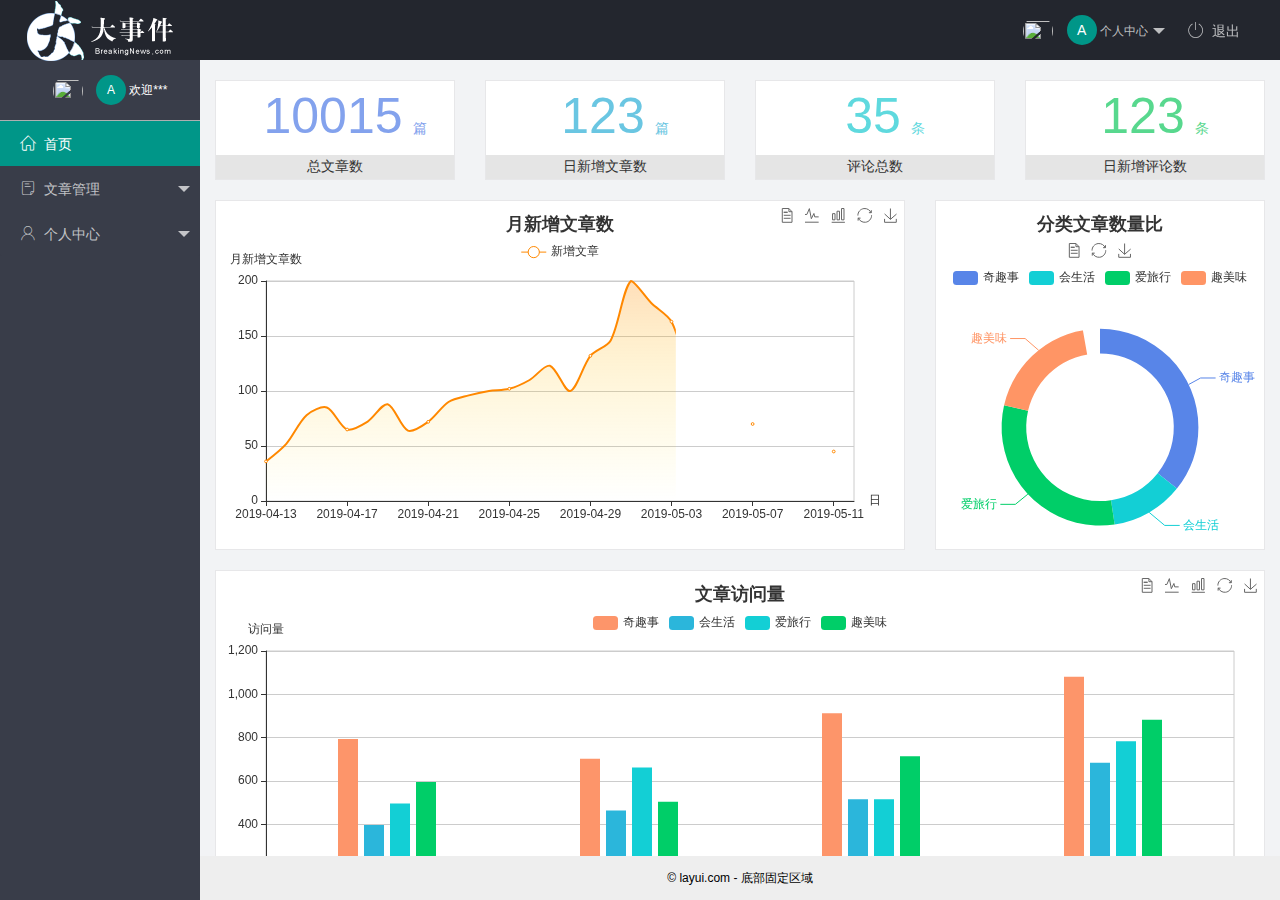
==== commit f0c8cf8f: "用户" ====
--- a/index.html
+++ b/index.html
@@ -5,8 +5,10 @@
     <meta charset="utf-8">
     <meta name="viewport" content="width=device-width, initial-scale=1, maximum-scale=1">
     <title>layout 后台大布局 - Layui</title>
+    <!-- 导入layui的css -->
     <link rel="stylesheet" href="./assets/lib/layui/css/layui.css">
-    <link rel="stylesheet" href="./index.css">
+    <!-- 导入自己的css -->
+    <link rel="stylesheet" href="/assets/css/index.css">
     <!-- 导入第三方图标 -->
     <link rel="stylesheet" href="./assets/fonts/iconfont.css">
 </head>
@@ -33,7 +35,7 @@
                     </dl>
                 </li>
                 
-                <li class="layui-nav-item"><a href=""><span class="iconfont icon-tuichu"></span>退出</a></li>
+                <li class="layui-nav-item"><a href="javascript:;" id="tuichu"><span class="iconfont icon-tuichu"></span>退出</a></li>
             </ul>
         </div>
 
@@ -65,9 +67,9 @@
                         
                         <a href="javascript:;"><span class="iconfont icon-user"></span>个人中心</a>
                         <dl class="layui-nav-child">
-                            <dd><a href="javascript:;"><i class="layui-icon layui-icon-app"></i>基本资料</a></dd>
-                            <dd><a href="javascript:;"><i class="layui-icon layui-icon-app"></i>更换头像</a></dd>
-                            <dd><a href="javascript:;"><i class="layui-icon layui-icon-app"></i>重置密码</a></dd>
+                            <dd><a href="/uers.html/基本资料.html" target="fm"><i class="layui-icon layui-icon-app"></i>基本资料</a></dd>
+                            <dd><a href="/uers.html/更换头像.html" target="fm"><i class="layui-icon layui-icon-app"></i>更换头像</a></dd>
+                            <dd><a href="/uers.html/重置密码.html"  target="fm"><i class="layui-icon layui-icon-app"></i>重置密码</a></dd>
                         </dl>
                     </li>
                 </ul>
@@ -85,13 +87,12 @@
         </div>
     </div>
     <script src="./assets/lib/layui/layui.all.js"></script>
-    <script>
-        //JavaScript代码区域
-        layui.use('element', function () {
-            var element = layui.element;
-
-        });
-    </script>
+    <!-- 导入jquery -->
+    <script src="/assets/lib/jquery.js"></script>
+    <!-- 导入ajax拼接 -->
+    <script src="/assets/js/xmlAps.js"></script>
+    <!-- 导入自己的js -->
+    <script src="/assets/js/index.js"></script>
 </body>
 
 </html>--- a/assets/css/index.css
+++ b/assets/css/index.css
@@ -0,0 +1,44 @@
+.layui-footer {
+    text-align: center;
+    font-size: 12px;
+}
+.iconfont {
+    margin-right: 8px;
+}
+.layui-icon {
+    margin-right: 5px;
+    margin-left: 20px;
+
+}
+iframe {
+    width: 100%;
+    height: 100%;
+    
+}
+.layui-body {
+    overflow: hidden;
+}
+a {
+    
+    transition: none!important;
+}
+.uersinfo {
+    height: 60px;
+    line-height: 60px;
+    text-align: center;
+    font-size: 12px;
+    user-select: none;
+}
+.layui-side-scroll .uersinfo{
+    border-bottom: 1px solid #cccc;
+}
+.text-avatar {
+    display: inline-block;
+    width: 30px;
+    height: 30px;
+    border-radius: 50%;
+    background-color: #009688;
+    text-align: center;
+    line-height: 30px;
+    color: #fff;
+}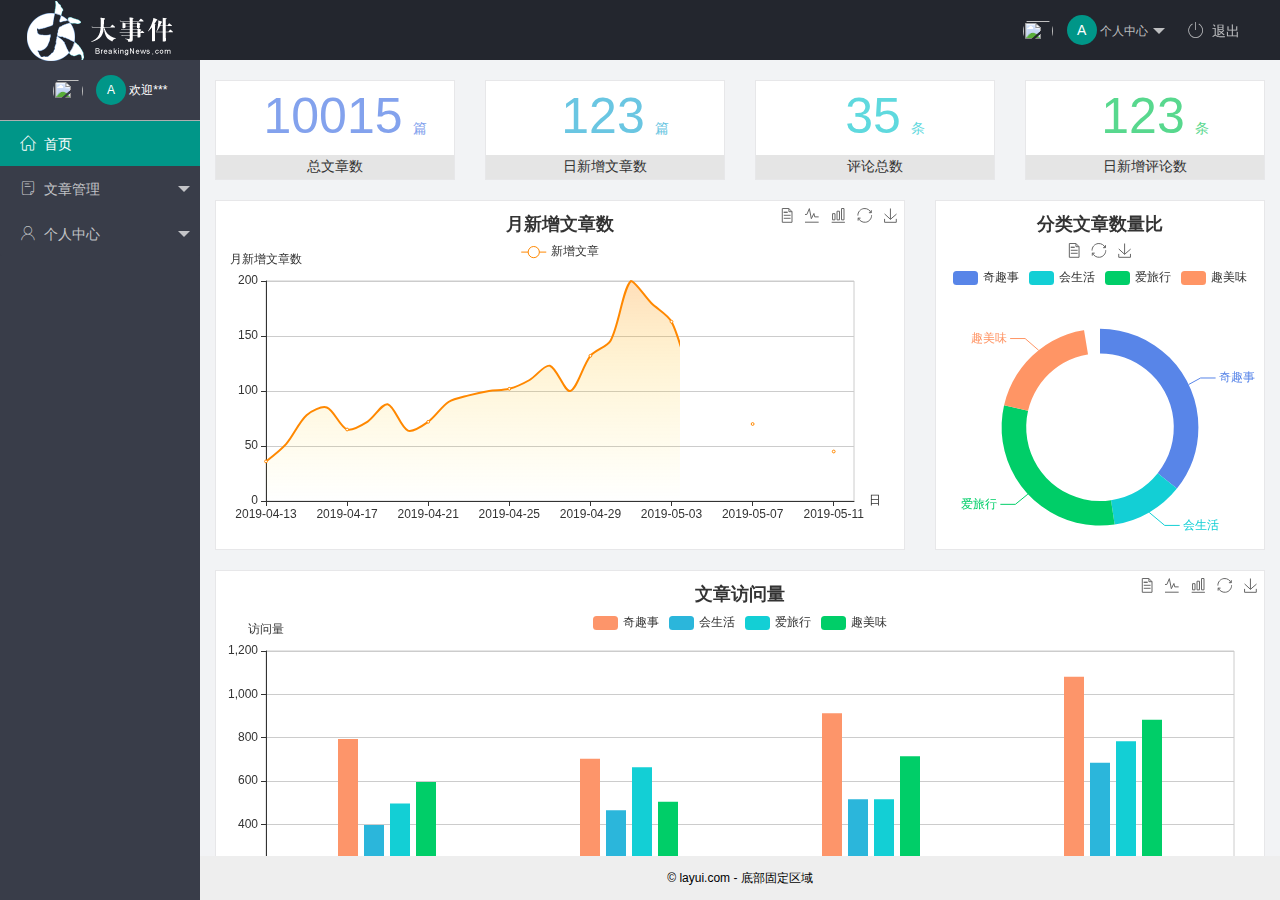
==== commit 91d8d475: "个人用户" ====
--- a/index.html
+++ b/index.html
@@ -29,9 +29,9 @@
                         个人中心
                     </a>
                     <dl class="layui-nav-child">
-                        <dd><a href="">基本资料</a></dd>
-                        <dd><a href="">更换头像</a></dd>
-                        <dd><a href="">重置密码</a></dd>
+                        <dd><a href="/uers.html/基本资料.html" target="fm">基本资料</a></dd>
+                        <dd><a href="/uers.html/更换头像.html" target="fm">更换头像</a></dd>
+                        <dd><a href="/uers.html/重置密码.html" target="fm">重置密码</a></dd>
                     </dl>
                 </li>
                 
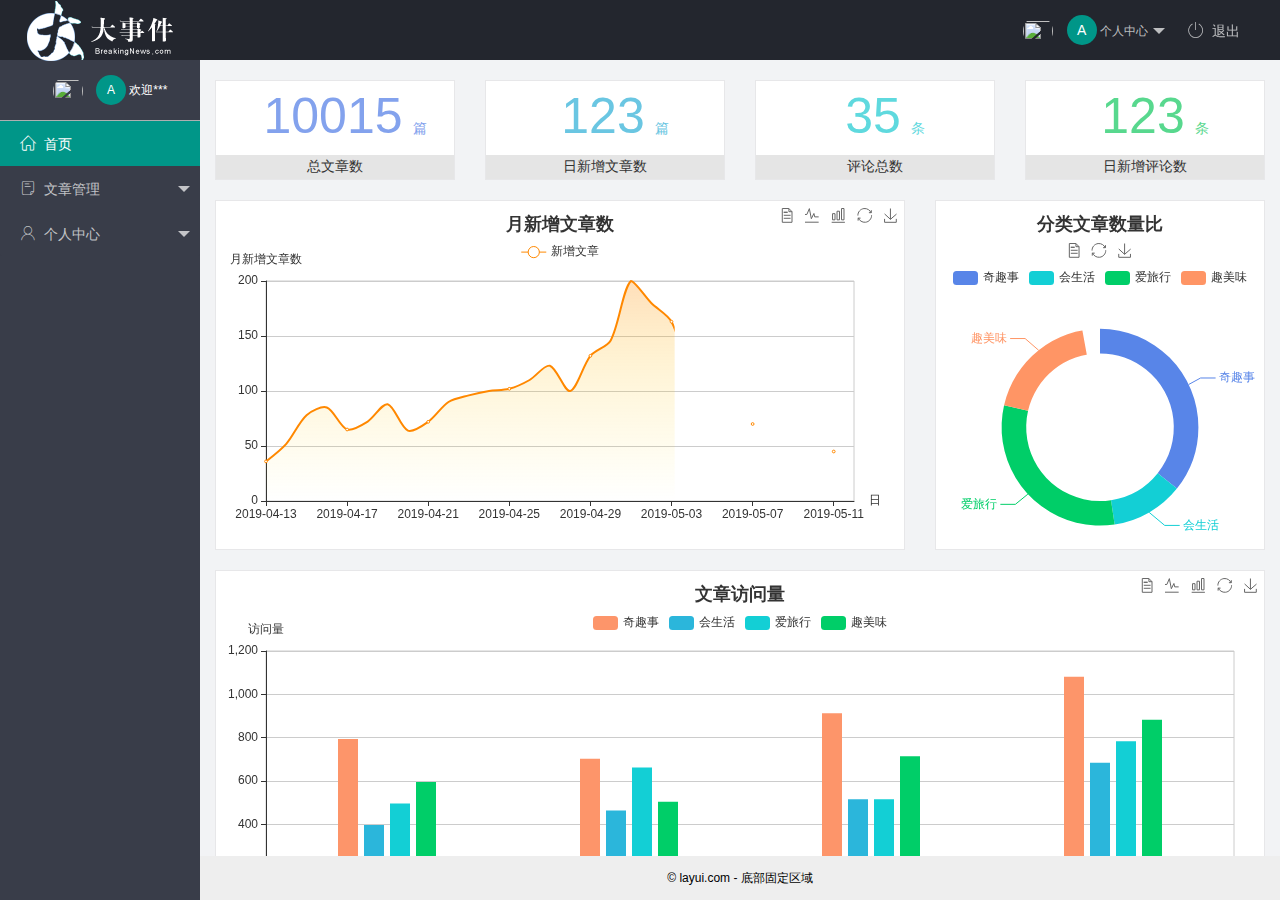
==== commit 915e286f: "文章模块" ====
--- a/index.html
+++ b/index.html
@@ -57,9 +57,9 @@
                         
                         <a href="javascript:;"><span class="iconfont icon-16"></span>文章管理</a>
                         <dl class="layui-nav-child">
-                            <dd><a href="javascript:;"><i class="layui-icon layui-icon-app"></i> 文章类别</a></dd>
-                            <dd><a href="javascript:;"><i class="layui-icon layui-icon-app"></i>文章列表</a></dd>
-                            <dd><a href="javascript:;"><i class="layui-icon layui-icon-app"></i>发表文章</a></dd>
+                            <dd><a href="/文章/文章类别.html" target="fm"><i class="layui-icon layui-icon-app"></i> 文章类别</a></dd>
+                            <dd id="lnc"><a href="/文章/文章列表.html" target="fm" ><i class="layui-icon layui-icon-app"></i>文章列表</a></dd>
+                            <dd id="lnc-o"><a href="/文章/发表文章.html" target="fm" ><i class="layui-icon layui-icon-app"></i>发表文章</a></dd>
 
                         </dl>
                     </li>
